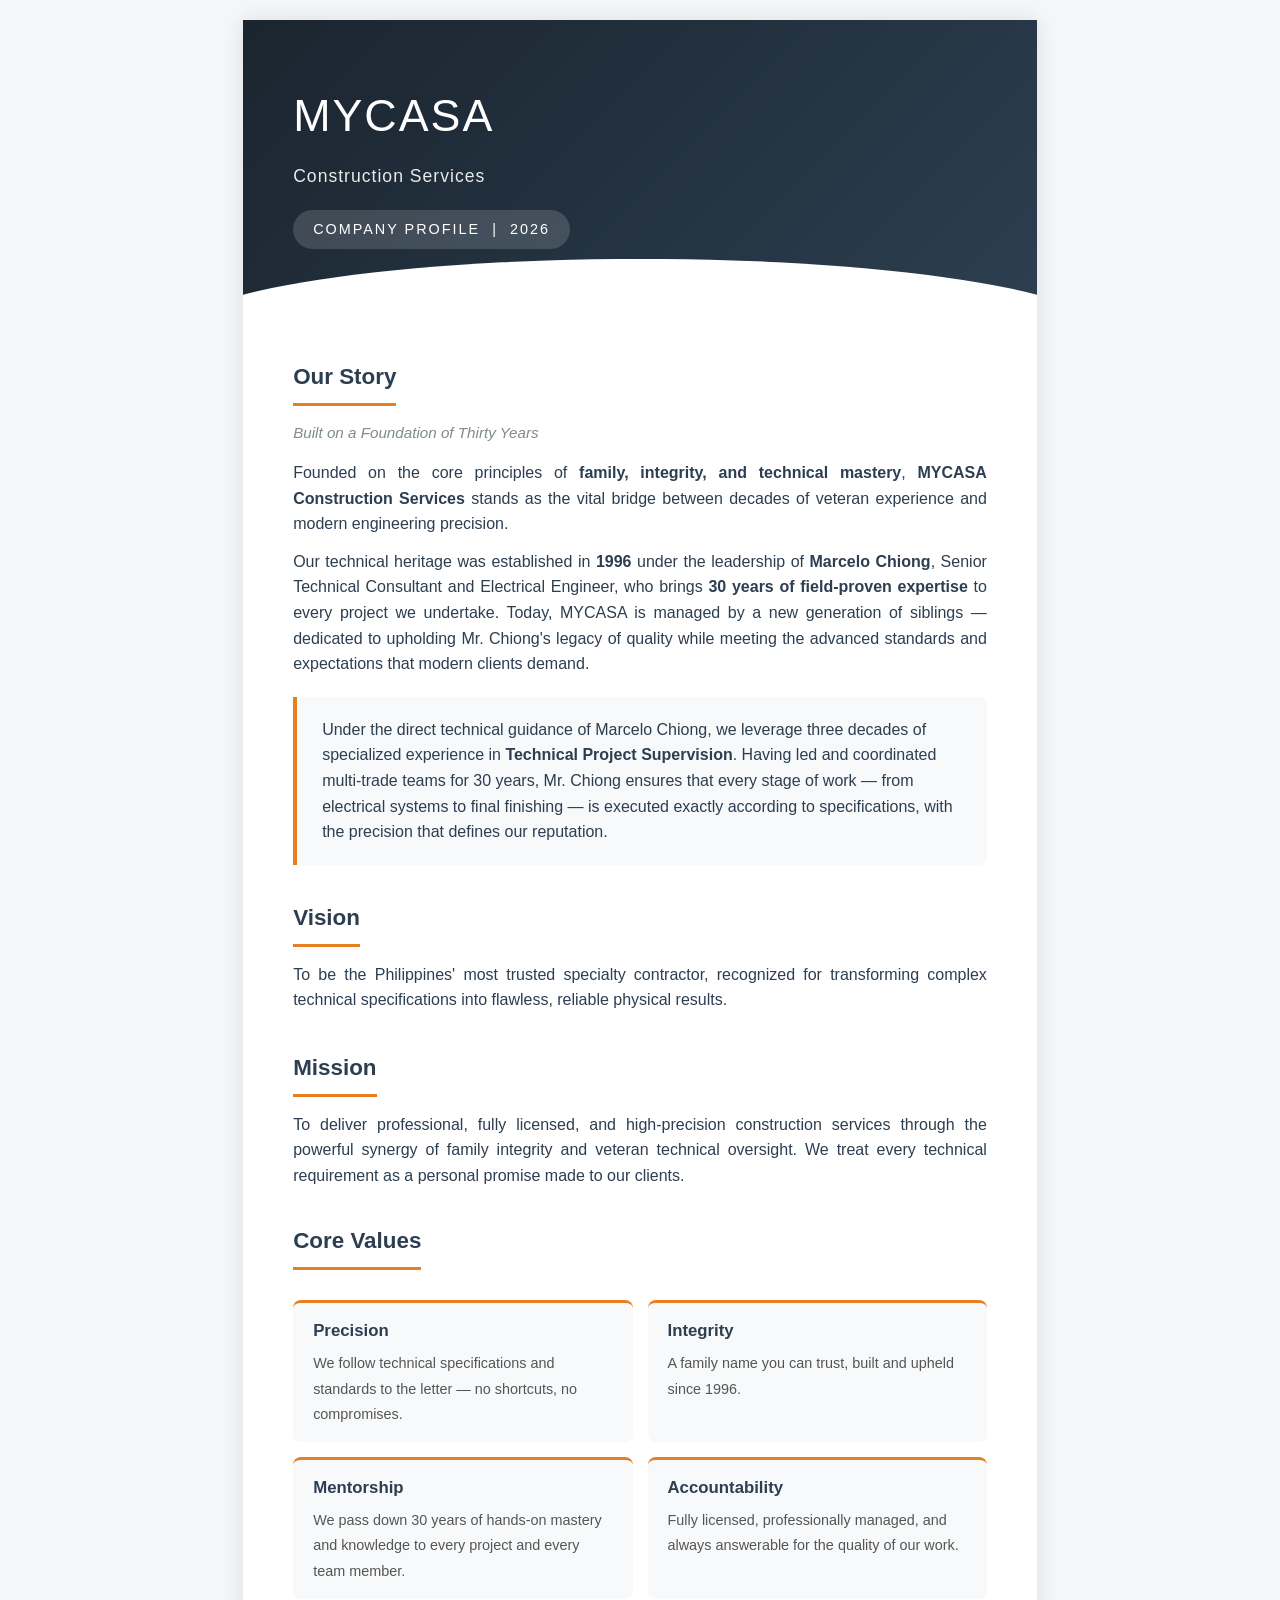
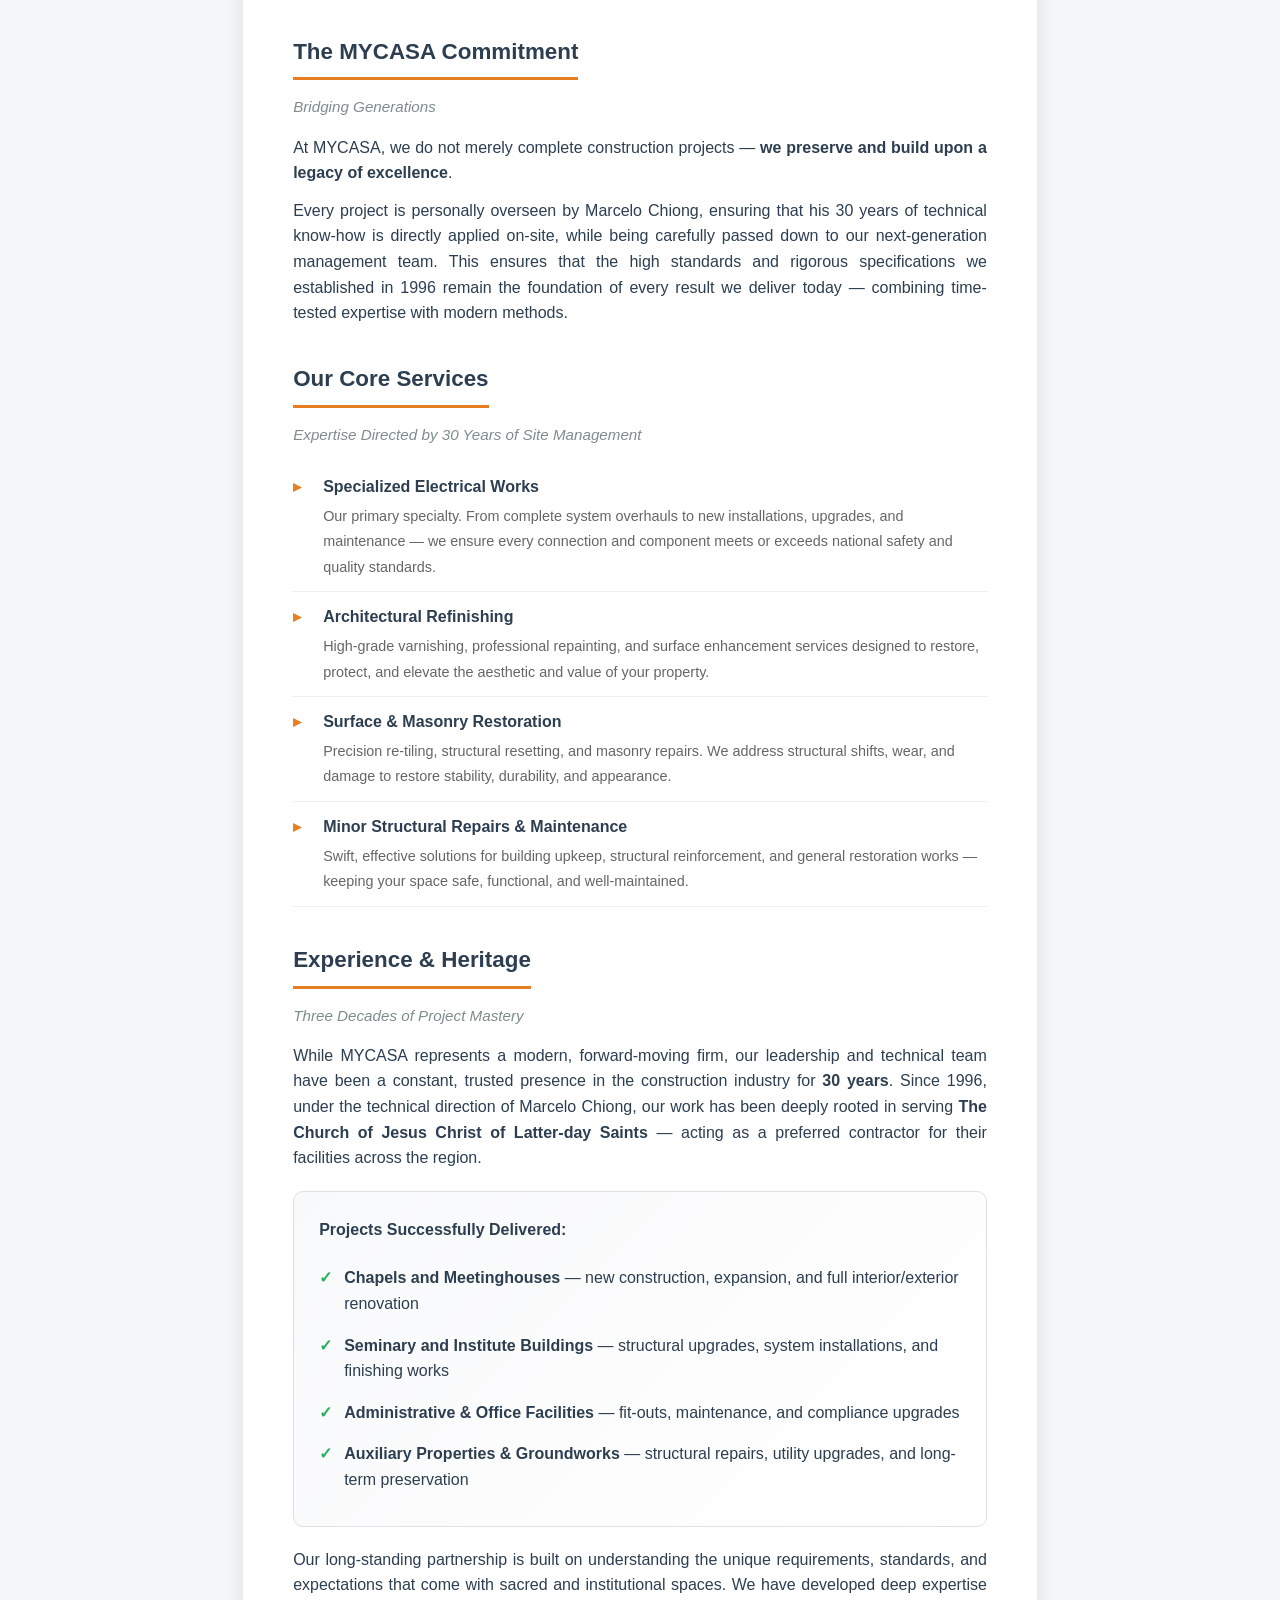
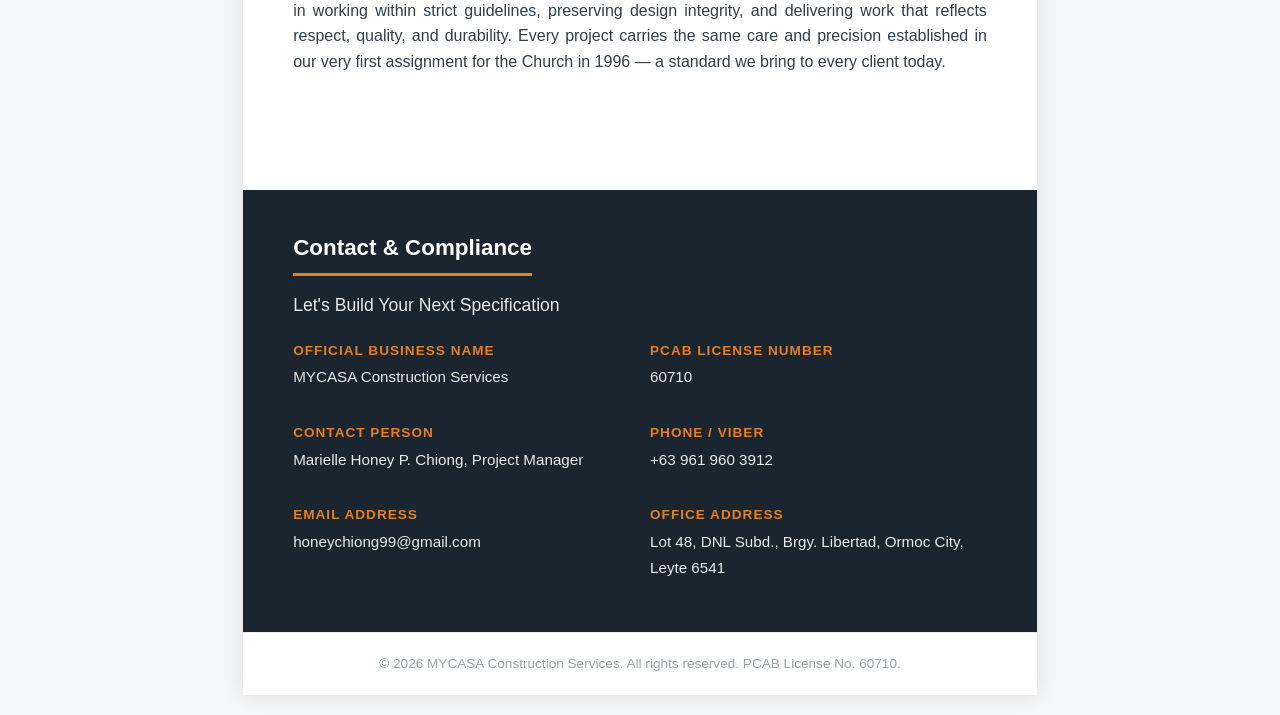
==== company-profile.html @ f6971e2f "Rename company-profile to company-profile.html" ====
<!DOCTYPE html>
<html lang="en">

<head>
    <meta charset="UTF-8">
    <meta name="viewport" content="width=device-width, initial-scale=1.0">
    <title>MYCASA Construction Services — Company Profile 2026</title>
    <style>
        @page {
            size: A4;
            margin: 0;
        }

        * {
            margin: 0;
            padding: 0;
            box-sizing: border-box;
        }

        body {
            font-family: 'Segoe UI', Tahoma, Geneva, Verdana, sans-serif;
            line-height: 1.6;
            color: #2c3e50;
            background: #f4f6f8;
        }

        .page {
            width: 210mm;
            min-height: 297mm;
            margin: 20px auto;
            background: white;
            box-shadow: 0 0 20px rgba(0, 0, 0, 0.1);
            padding: 0;
            position: relative;
            overflow: hidden;
        }

        .header {
            background: linear-gradient(135deg, #1a252f 0%, #2c3e50 100%);
            color: white;
            padding: 60px 50px 50px;
            position: relative;
        }

        .header::after {
            content: '';
            position: absolute;
            bottom: -40px;
            left: 0;
            width: 100%;
            height: 80px;
            background: white;
            clip-path: ellipse(60% 100% at 50% 100%);
        }

        .header h1 {
            font-size: 2.8em;
            font-weight: 300;
            letter-spacing: 2px;
            margin-bottom: 10px;
        }

        .header .subtitle {
            font-size: 1.1em;
            opacity: 0.9;
            font-weight: 300;
            letter-spacing: 1px;
        }

        .header .year-badge {
            display: inline-block;
            background: rgba(255, 255, 255, 0.15);
            padding: 8px 20px;
            border-radius: 20px;
            margin-top: 20px;
            font-size: 0.9em;
            letter-spacing: 2px;
        }

        .content {
            padding: 60px 50px 40px;
        }

        .section {
            margin-bottom: 35px;
        }

        .section-title {
            color: #2c3e50;
            font-size: 1.4em;
            font-weight: 600;
            margin-bottom: 15px;
            padding-bottom: 8px;
            border-bottom: 3px solid #e67e22;
            display: inline-block;
        }

        .section-subtitle {
            color: #7f8c8d;
            font-size: 0.95em;
            font-style: italic;
            margin-bottom: 15px;
        }

        p {
            margin-bottom: 12px;
            text-align: justify;
        }

        .highlight-box {
            background: #f8f9fa;
            border-left: 4px solid #e67e22;
            padding: 20px 25px;
            margin: 20px 0;
            border-radius: 0 8px 8px 0;
        }

        .values-grid {
            display: grid;
            grid-template-columns: 1fr 1fr;
            gap: 15px;
            margin-top: 15px;
        }

        .value-card {
            background: #f8f9fa;
            padding: 15px 20px;
            border-radius: 8px;
            border-top: 3px solid #e67e22;
        }

        .value-card strong {
            color: #2c3e50;
            display: block;
            margin-bottom: 5px;
            font-size: 1.05em;
        }

        .value-card span {
            color: #555;
            font-size: 0.9em;
        }

        .services-list {
            list-style: none;
            padding: 0;
        }

        .services-list li {
            padding: 12px 0 12px 30px;
            position: relative;
            border-bottom: 1px solid #eee;
        }

        .services-list li::before {
            content: '▸';
            position: absolute;
            left: 0;
            color: #e67e22;
            font-weight: bold;
        }

        .services-list li strong {
            color: #2c3e50;
            display: block;
            margin-bottom: 3px;
        }

        .services-list li span {
            color: #666;
            font-size: 0.9em;
        }

        .experience-box {
            background: linear-gradient(135deg, #f8f9fa 0%, #ffffff 100%);
            border: 1px solid #e0e0e0;
            border-radius: 10px;
            padding: 25px;
            margin: 20px 0;
        }

        .experience-box ul {
            list-style: none;
            padding-left: 0;
        }

        .experience-box li {
            padding: 8px 0 8px 25px;
            position: relative;
        }

        .experience-box li::before {
            content: '✓';
            position: absolute;
            left: 0;
            color: #27ae60;
            font-weight: bold;
        }

        .contact-section {
            background: #1a252f;
            color: white;
            padding: 40px 50px;
            margin-top: 40px;
        }

        .contact-section .section-title {
            color: white;
            border-bottom-color: #e67e22;
        }

        .contact-grid {
            display: grid;
            grid-template-columns: 1fr 1fr;
            gap: 20px;
            margin-top: 20px;
        }

        .contact-item {
            margin-bottom: 12px;
        }

        .contact-item strong {
            color: #e67e22;
            display: block;
            font-size: 0.85em;
            text-transform: uppercase;
            letter-spacing: 1px;
            margin-bottom: 3px;
        }

        .contact-item span {
            font-size: 0.95em;
            opacity: 0.9;
        }

        .footer-note {
            text-align: center;
            padding: 20px;
            color: #95a5a6;
            font-size: 0.85em;
            border-top: 1px solid #eee;
        }

        @media print {
            body {
                background: white;
            }

            .page {
                margin: 0;
                box-shadow: none;
            }
        }
    </style>
    <base target="_blank">
</head>

<body>
    <div class="page">
        <!-- Header -->
        <div class="header">
            <h1>MYCASA</h1>
            <div class="subtitle">Construction Services</div>
            <div class="year-badge">COMPANY PROFILE &nbsp;|&nbsp; 2026</div>
        </div>

        <!-- Main Content -->
        <div class="content">

            <!-- Our Story -->
            <div class="section">
                <div class="section-title">Our Story</div>
                <div class="section-subtitle">Built on a Foundation of Thirty Years</div>
                <p>
                    Founded on the core principles of <strong>family, integrity, and technical mastery</strong>,
                    <strong>MYCASA Construction Services</strong> stands as the vital bridge between decades of
                    veteran experience and modern engineering precision.
                </p>
                <p>
                    Our technical heritage was established in <strong>1996</strong> under the leadership of
                    <strong>Marcelo Chiong</strong>, Senior Technical Consultant and Electrical Engineer, who brings
                    <strong>30 years of field-proven expertise</strong> to every project we undertake. Today, MYCASA
                    is managed by a new generation of siblings — dedicated to upholding Mr. Chiong's legacy of quality
                    while meeting the advanced standards and expectations that modern clients demand.
                </p>
                <div class="highlight-box">
                    Under the direct technical guidance of Marcelo Chiong, we leverage three decades of specialized
                    experience in <strong>Technical Project Supervision</strong>. Having led and coordinated multi-trade
                    teams for 30 years, Mr. Chiong ensures that every stage of work — from electrical systems to final
                    finishing — is executed exactly according to specifications, with the precision that defines our
                    reputation.
                </div>
            </div>

            <!-- Vision & Mission -->
            <div class="section">
                <div class="section-title">Vision</div>
                <p>
                    To be the Philippines' most trusted specialty contractor, recognized for transforming complex
                    technical specifications into flawless, reliable physical results.
                </p>

                <div class="section-title" style="margin-top: 25px;">Mission</div>
                <p>
                    To deliver professional, fully licensed, and high-precision construction services through the
                    powerful synergy of family integrity and veteran technical oversight. We treat every technical
                    requirement as a personal promise made to our clients.
                </p>
            </div>

            <!-- Core Values -->
            <div class="section">
                <div class="section-title">Core Values</div>
                <div class="values-grid">
                    <div class="value-card">
                        <strong>Precision</strong>
                        <span>We follow technical specifications and standards to the letter — no shortcuts, no
                            compromises.</span>
                    </div>
                    <div class="value-card">
                        <strong>Integrity</strong>
                        <span>A family name you can trust, built and upheld since 1996.</span>
                    </div>
                    <div class="value-card">
                        <strong>Mentorship</strong>
                        <span>We pass down 30 years of hands-on mastery and knowledge to every project and every team
                            member.</span>
                    </div>
                    <div class="value-card">
                        <strong>Accountability</strong>
                        <span>Fully licensed, professionally managed, and always answerable for the quality of our
                            work.</span>
                    </div>
                </div>
            </div>

            <!-- Commitment -->
            <div class="section">
                <div class="section-title">The MYCASA Commitment</div>
                <div class="section-subtitle">Bridging Generations</div>
                <p>
                    At MYCASA, we do not merely complete construction projects — <strong>we preserve and build upon a
                        legacy of excellence</strong>.
                </p>
                <p>
                    Every project is personally overseen by Marcelo Chiong, ensuring that his 30 years of technical
                    know-how is directly applied on-site, while being carefully passed down to our next-generation
                    management team. This ensures that the high standards and rigorous specifications we established
                    in 1996 remain the foundation of every result we deliver today — combining time-tested expertise
                    with modern methods.
                </p>
            </div>

            <!-- Core Services -->
            <div class="section">
                <div class="section-title">Our Core Services</div>
                <div class="section-subtitle">Expertise Directed by 30 Years of Site Management</div>
                <ul class="services-list">
                    <li>
                        <strong>Specialized Electrical Works</strong>
                        <span>Our primary specialty. From complete system overhauls to new installations, upgrades, and
                            maintenance — we ensure every connection and component meets or exceeds national safety and
                            quality standards.</span>
                    </li>
                    <li>
                        <strong>Architectural Refinishing</strong>
                        <span>High-grade varnishing, professional repainting, and surface enhancement services designed
                            to restore, protect, and elevate the aesthetic and value of your property.</span>
                    </li>
                    <li>
                        <strong>Surface & Masonry Restoration</strong>
                        <span>Precision re-tiling, structural resetting, and masonry repairs. We address structural
                            shifts, wear, and damage to restore stability, durability, and appearance.</span>
                    </li>
                    <li>
                        <strong>Minor Structural Repairs & Maintenance</strong>
                        <span>Swift, effective solutions for building upkeep, structural reinforcement, and general
                            restoration works — keeping your space safe, functional, and well-maintained.</span>
                    </li>
                </ul>
            </div>

            <!-- Experience & Heritage -->
            <div class="section">
                <div class="section-title">Experience & Heritage</div>
                <div class="section-subtitle">Three Decades of Project Mastery</div>
                <p>
                    While MYCASA represents a modern, forward-moving firm, our leadership and technical team have been
                    a constant, trusted presence in the construction industry for <strong>30 years</strong>. Since 1996,
                    under the technical direction of Marcelo Chiong, our work has been deeply rooted in serving
                    <strong>The Church of Jesus Christ of Latter-day Saints</strong> — acting as a preferred contractor
                    for their facilities across the region.
                </p>
                <div class="experience-box">
                    <p style="margin-bottom: 15px; text-align: left;"><strong>Projects Successfully Delivered:</strong>
                    </p>
                    <ul>
                        <li><strong>Chapels and Meetinghouses</strong> — new construction, expansion, and full
                            interior/exterior renovation</li>
                        <li><strong>Seminary and Institute Buildings</strong> — structural upgrades, system
                            installations, and finishing works</li>
                        <li><strong>Administrative & Office Facilities</strong> — fit-outs, maintenance, and compliance
                            upgrades</li>
                        <li><strong>Auxiliary Properties & Groundworks</strong> — structural repairs, utility upgrades,
                            and long-term preservation</li>
                    </ul>
                </div>
                <p>
                    Our long-standing partnership is built on understanding the unique requirements, standards, and
                    expectations that come with sacred and institutional spaces. We have developed deep expertise in
                    working within strict guidelines, preserving design integrity, and delivering work that reflects
                    respect, quality, and durability. Every project carries the same care and precision established in
                    our very first assignment for the Church in 1996 — a standard we bring to every client today.
                </p>
            </div>

        </div>

        <!-- Contact Section -->
        <div class="contact-section">
            <div class="section-title">Contact & Compliance</div>
            <div style="font-size: 1.1em; margin-bottom: 20px; opacity: 0.9;">Let's Build Your Next Specification</div>
            <div class="contact-grid">
                <div class="contact-item">
                    <strong>Official Business Name</strong>
                    <span>MYCASA Construction Services</span>
                </div>
                <div class="contact-item">
                    <strong>PCAB License Number</strong>
                    <span>60710</span>
                </div>
                <div class="contact-item">
                    <strong>Contact Person</strong>
                    <span>Marielle Honey P. Chiong, Project Manager</span>
                </div>
                <div class="contact-item">
                    <strong>Phone / Viber</strong>
                    <span>+63 961 960 3912</span>
                </div>
                <div class="contact-item">
                    <strong>Email Address</strong>
                    <span>honeychiong99@gmail.com</span>
                </div>
                <div class="contact-item">
                    <strong>Office Address</strong>
                    <span>Lot 48, DNL Subd., Brgy. Libertad, Ormoc City, Leyte 6541</span>
                </div>
            </div>
        </div>

        <div class="footer-note">
            © 2026 MYCASA Construction Services. All rights reserved. PCAB License No. 60710.
        </div>
    </div>
</body>

</html>
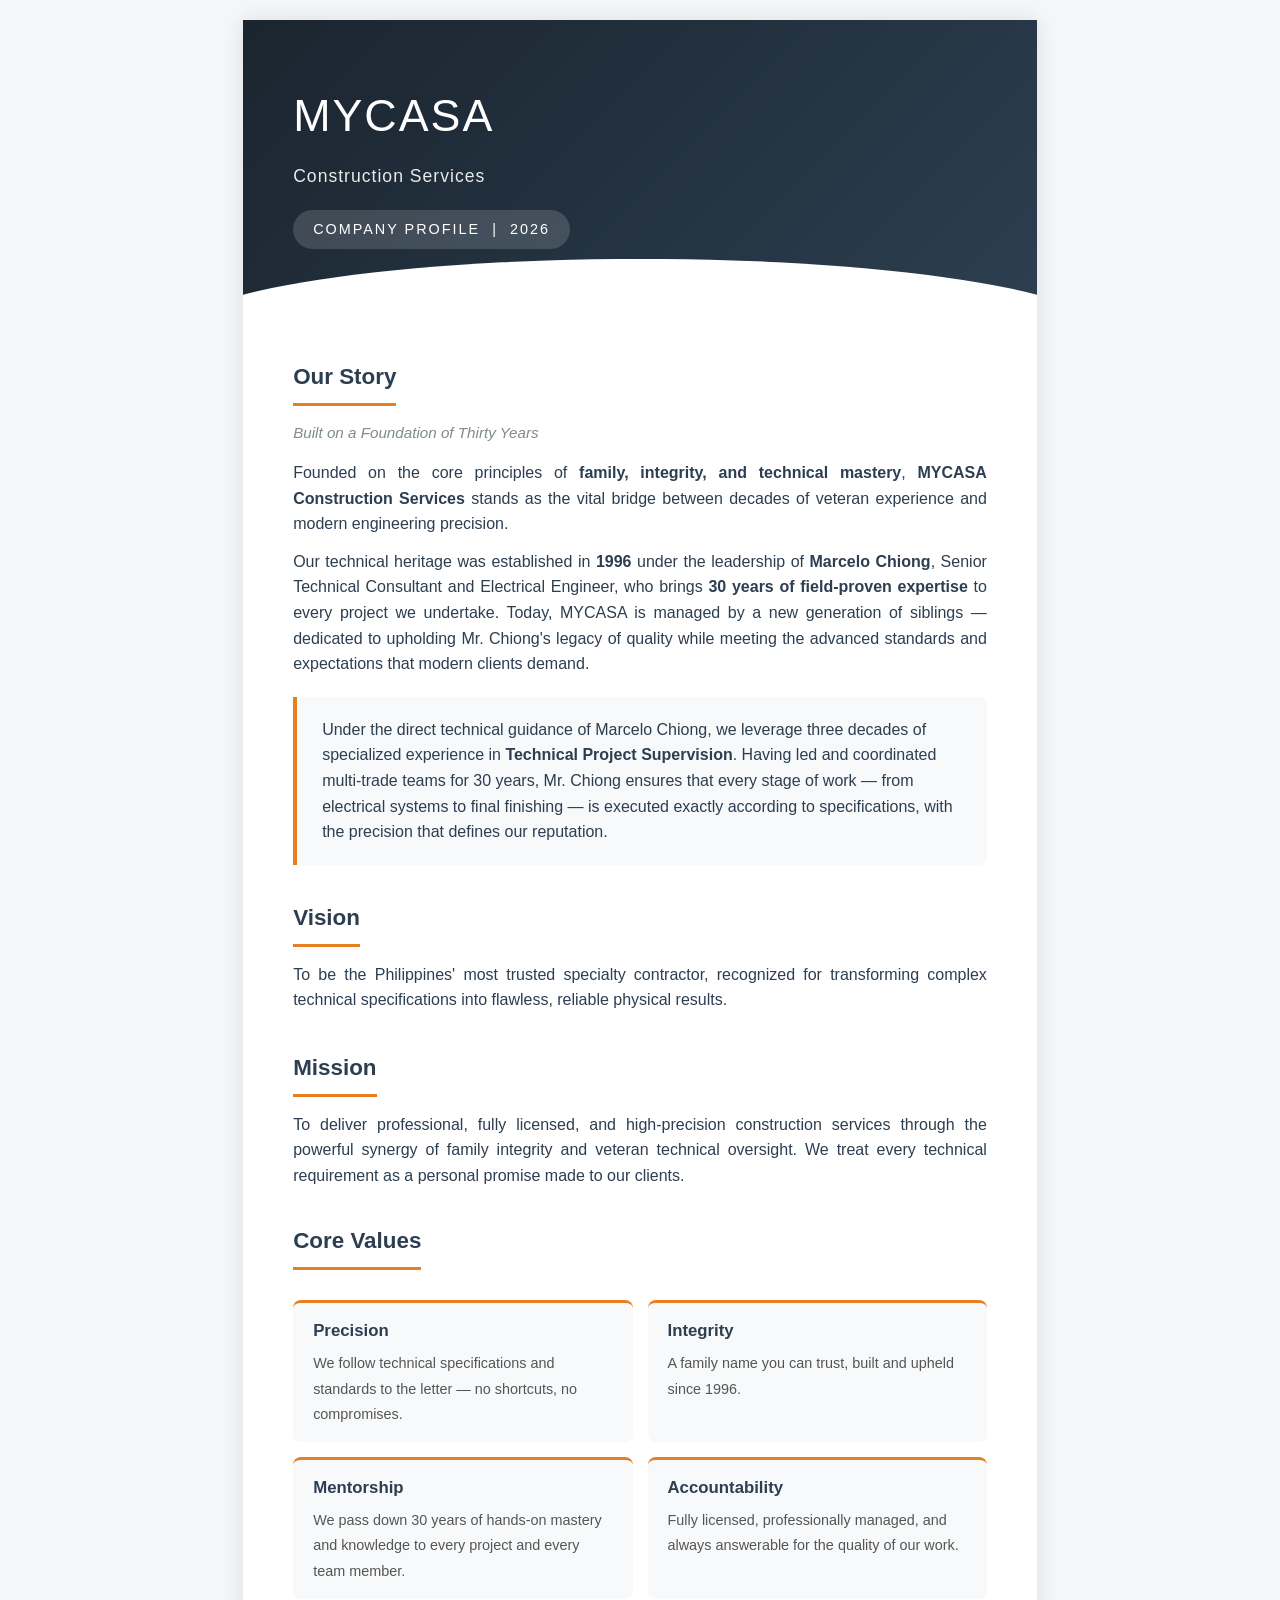
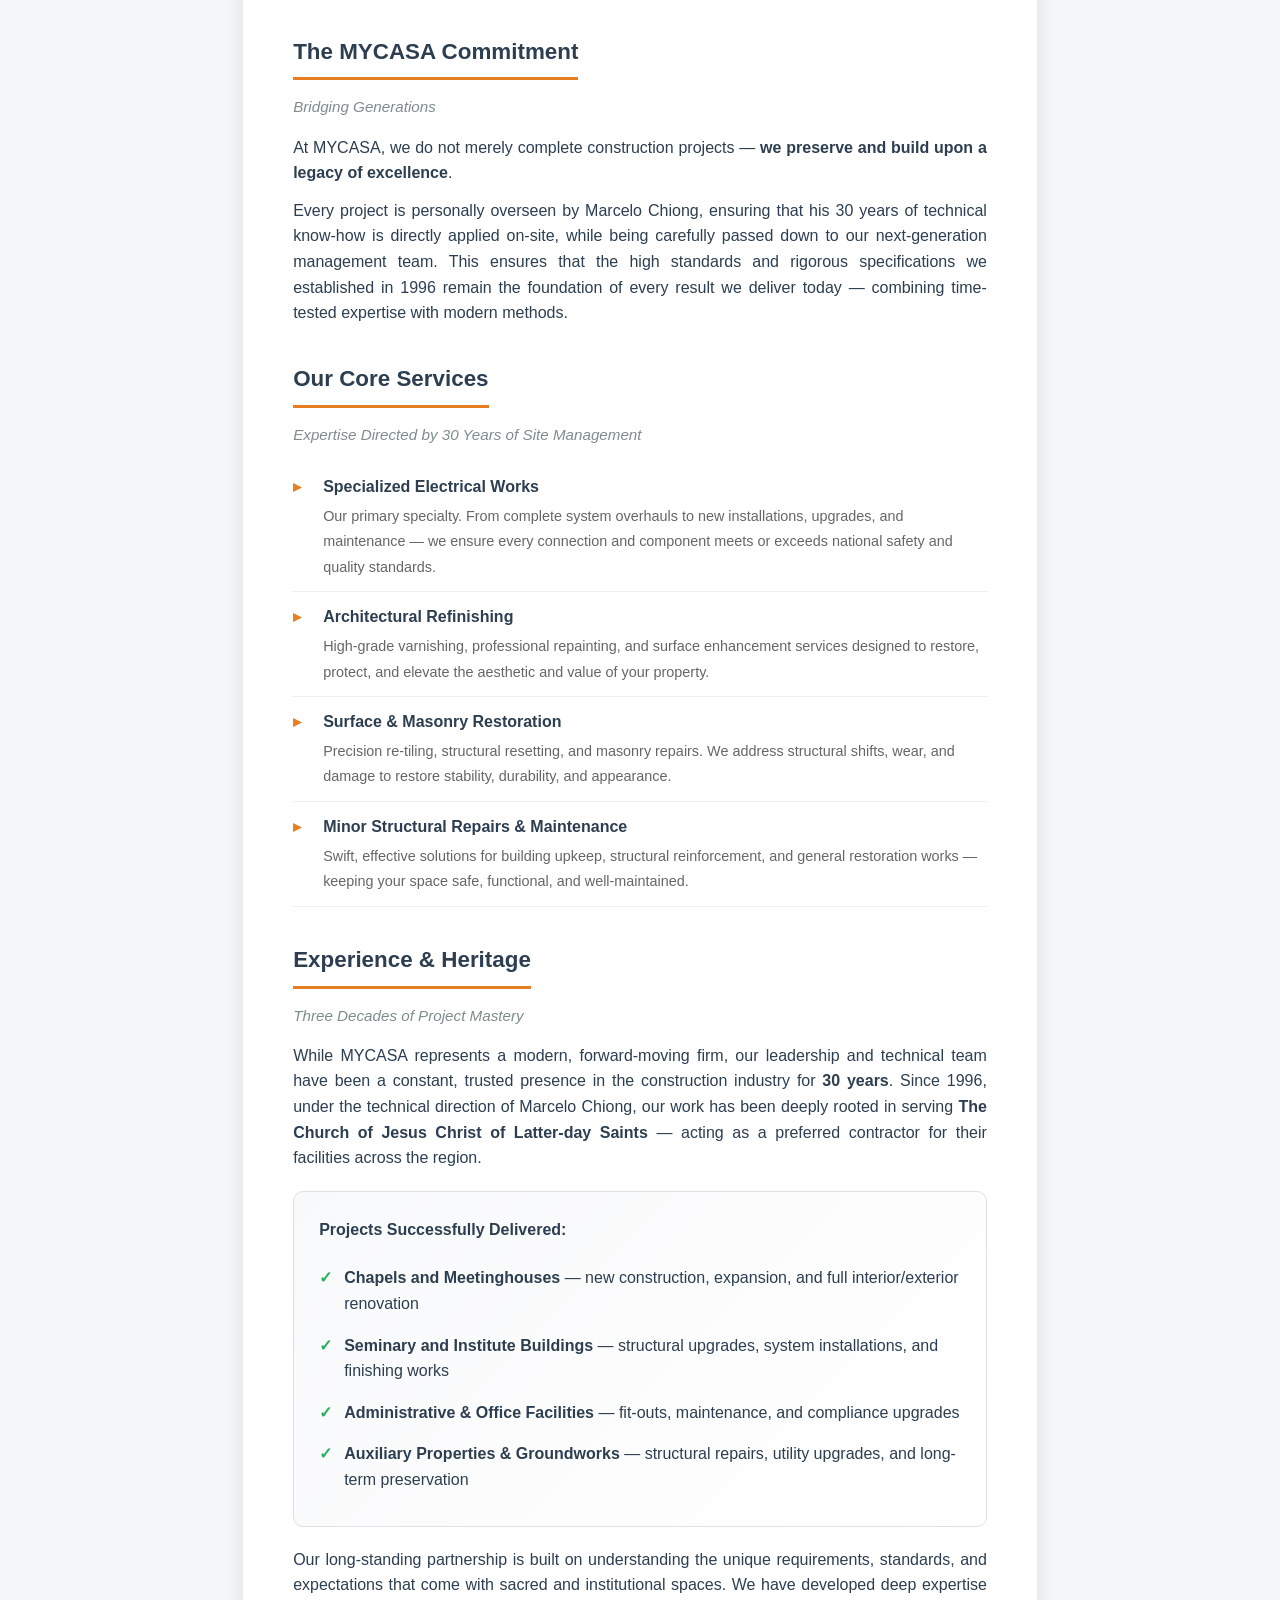
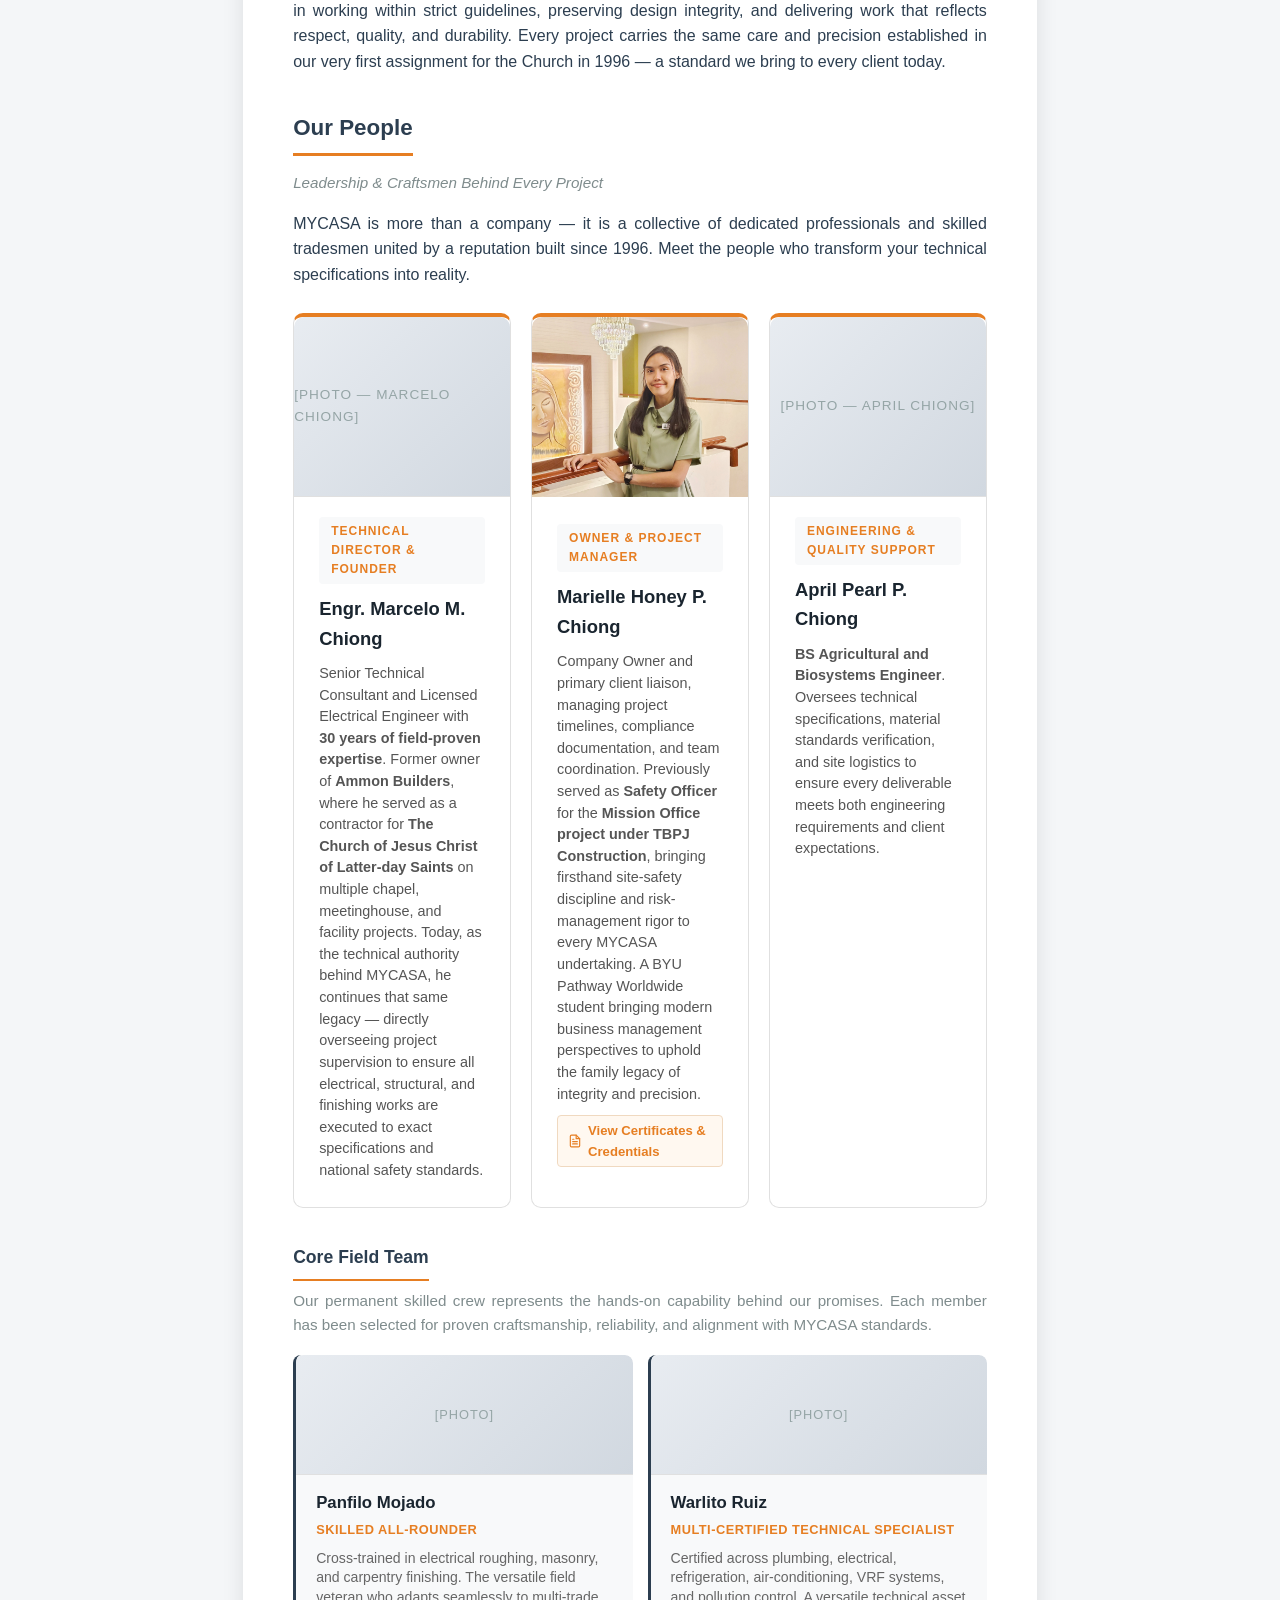
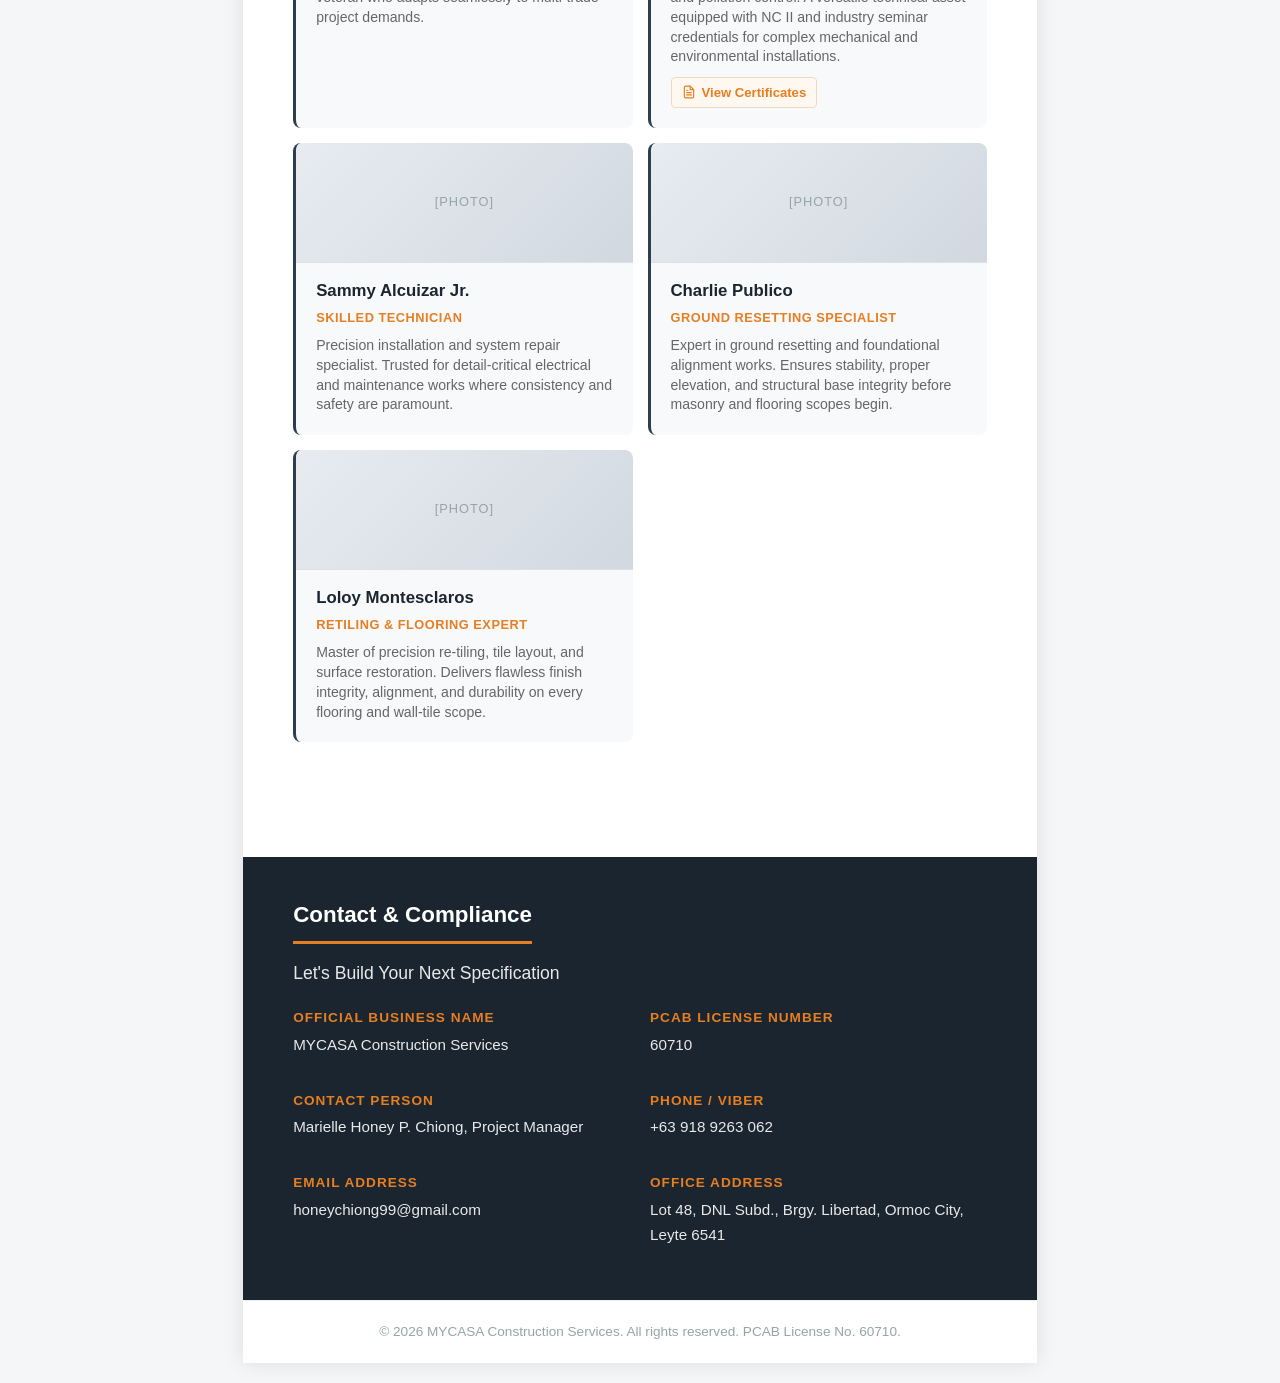
==== commit 88b606aa: "Add certificates page and update company profile with team details" ====
--- a/company-profile.html
+++ b/company-profile.html
@@ -252,7 +252,189 @@
                 box-shadow: none;
             }
         }
+
+        /* Our People Section Styles */
+        .people-grid {
+            display: grid;
+            grid-template-columns: repeat(3, 1fr);
+            gap: 20px;
+            margin-top: 20px;
+        }
+
+        .people-card {
+            background: #ffffff;
+            border: 1px solid #e0e0e0;
+            border-radius: 10px;
+            padding: 25px;
+            border-top: 4px solid #e67e22;
+            transition: transform 0.2s ease, box-shadow 0.2s ease;
+        }
+
+        .people-card:hover {
+            transform: translateY(-3px);
+            box-shadow: 0 8px 20px rgba(0, 0, 0, 0.08);
+        }
+
+        .people-card h3 {
+            color: #1a252f;
+            font-size: 1.15em;
+            margin-bottom: 10px;
+            font-weight: 600;
+        }
+
+        .people-role {
+            display: inline-block;
+            background: #f8f9fa;
+            color: #e67e22;
+            font-size: 0.75em;
+            font-weight: 700;
+            text-transform: uppercase;
+            letter-spacing: 1px;
+            padding: 5px 12px;
+            border-radius: 4px;
+            margin-bottom: 10px;
+        }
+
+        .people-card p {
+            font-size: 0.9em;
+            color: #555;
+            line-height: 1.5;
+            text-align: left;
+            margin-bottom: 0;
+        }
+
+        .workers-section {
+            margin-top: 35px;
+        }
+
+        .workers-grid {
+            display: grid;
+            grid-template-columns: repeat(2, 1fr);
+            gap: 15px;
+            margin-top: 15px;
+        }
+
+        .worker-item {
+            background: #f8f9fa;
+            padding: 20px;
+            border-radius: 8px;
+            border-left: 3px solid #2c3e50;
+        }
+
+        .worker-item strong {
+            display: block;
+            color: #1a252f;
+            font-size: 1.05em;
+            margin-bottom: 3px;
+        }
+
+        .worker-item .worker-trade {
+            display: block;
+            color: #e67e22;
+            font-size: 0.8em;
+            font-weight: 600;
+            text-transform: uppercase;
+            letter-spacing: 0.5px;
+            margin-bottom: 8px;
+        }
+
+        .worker-item p {
+            font-size: 0.88em;
+            color: #666;
+            margin-bottom: 0;
+            text-align: left;
+            line-height: 1.4;
+        }
+
+        @media (max-width: 768px) {
+
+            .people-grid,
+            .workers-grid {
+                grid-template-columns: 1fr;
+            }
+        }
+
+        /* People Image Placeholders */
+        .people-card {
+            position: relative;
+            padding-top: 0;
+            overflow: hidden;
+        }
+
+        .people-img-placeholder {
+            width: 100%;
+            height: 180px;
+            background: linear-gradient(135deg, #e8ecf1 0%, #d1d8e0 100%);
+            border-radius: 10px 10px 0 0;
+            display: flex;
+            align-items: center;
+            justify-content: center;
+            margin: 0 -25px 20px;
+            width: calc(100% + 50px);
+            color: #95a5a6;
+            font-size: 0.85em;
+            font-weight: 500;
+            text-transform: uppercase;
+            letter-spacing: 1px;
+            border-bottom: 1px solid #e0e0e0;
+        }
+
+        .people-card .people-role {
+            margin-top: 0;
+        }
+
+        .worker-item {
+            position: relative;
+            padding-top: 0;
+            overflow: hidden;
+        }
+
+        .worker-img-placeholder {
+            width: 100%;
+            height: 120px;
+            background: linear-gradient(135deg, #e8ecf1 0%, #d1d8e0 100%);
+            border-radius: 8px 8px 0 0;
+            display: flex;
+            align-items: center;
+            justify-content: center;
+            margin: 0 -20px 15px;
+            width: calc(100% + 40px);
+            color: #95a5a6;
+            font-size: 0.8em;
+            font-weight: 500;
+            text-transform: uppercase;
+            letter-spacing: 1px;
+            border-bottom: 1px solid #e0e0e0;
+        }
+
+        /* Certificate Links */
+        .cert-link {
+            display: inline-flex;
+            align-items: center;
+            gap: 6px;
+            color: #e67e22;
+            font-size: 0.82em;
+            font-weight: 600;
+            text-decoration: none;
+            margin-top: 10px;
+            padding: 4px 10px;
+            background: #fff8f0;
+            border: 1px solid #f0d9c0;
+            border-radius: 4px;
+            transition: background 0.2s ease;
+        }
+
+        .cert-link:hover {
+            background: #f0d9c0;
+        }
+
+        .cert-link svg {
+            width: 14px;
+            height: 14px;
+            flex-shrink: 0;
+        }
     </style>
+    <base target="_blank">
     <base target="_blank">
 </head>
 
@@ -415,6 +597,152 @@
                 </p>
             </div>
 
+            <!-- Our People -->
+            <div class="section">
+                <div class="section-title">Our People</div>
+                <div class="section-subtitle">Leadership & Craftsmen Behind Every Project</div>
+                <p style="margin-bottom: 25px;">
+                    MYCASA is more than a company — it is a collective of dedicated professionals and skilled tradesmen
+                    united by a reputation built since 1996. Meet the people who transform your technical specifications
+                    into
+                    reality.
+                </p>
+
+                <!-- Leadership Team -->
+                <div class="people-grid">
+                    <div class="people-card">
+                        <div class="people-img-placeholder">[Photo — Marcelo Chiong]</div>
+                        <!-- <img src="path/to/photo.jpg" alt="Name"
+                             style="width:100%; height:180px; object-fit:cover; border-radius:10px 10px 0 0; margin:0 -25px 20px; width:calc(100% + 50px);"> -->
+                        <div class="people-role">Technical Director & Founder</div>
+                        <h3>Engr. Marcelo M. Chiong</h3>
+                        <p>
+                            Senior Technical Consultant and Licensed Electrical Engineer with <strong>30 years of
+                                field-proven
+                                expertise</strong>.
+                            Former owner of <strong>Ammon Builders</strong>, where he served as a contractor for
+                            <strong>The Church
+                                of Jesus Christ of Latter-day Saints</strong>
+                            on multiple chapel, meetinghouse, and facility projects. Today, as the technical authority
+                            behind
+                            MYCASA, he continues that same legacy —
+                            directly overseeing project supervision to ensure all electrical, structural, and finishing
+                            works are
+                            executed to exact specifications and national safety standards.
+                        </p>
+                    </div>
+                    <div class="people-card">
+                        <img src="images/honey.png" alt="Name" style="width:100%; height:180px; object-fit:cover; border-radius:10px 10px 0 0; 
+                            margin:0 -25px 20px; width:calc(100% + 50px);">
+                        <!-- <div class="people-img-placeholder">[Photo — Marielle Chiong]</div> -->
+                        <div class="people-role">Owner & Project Manager</div>
+                        <h3>Marielle Honey P. Chiong</h3>
+                        <p>
+                            Company Owner and primary client liaison, managing project timelines, compliance
+                            documentation, and team coordination.
+                            Previously served as <strong>Safety Officer</strong> for the <strong>Mission Office project
+                                under TBPJ Construction</strong>,
+                            bringing firsthand site-safety discipline and risk-management rigor to every MYCASA
+                            undertaking.
+                            A BYU Pathway Worldwide student bringing modern business management perspectives to uphold
+                            the family legacy of integrity and precision.
+                        </p>
+                        <a href="certificates/certificates.html#marielle-chiong" target="_blank" class="cert-link"><svg
+                                xmlns="http://www.w3.org/2000/svg" viewBox="0 0 24 24" fill="none" stroke="currentColor"
+                                stroke-width="2" stroke-linecap="round" stroke-linejoin="round">
+                                <path d="M14 2H6a2 2 0 0 0-2 2v16a2 2 0 0 0 2 2h12a2 2 0 0 0 2-2V8z" />
+                                <polyline points="14 2 14 8 20 8" />
+                                <line x1="16" y1="13" x2="8" y2="13" />
+                                <line x1="16" y1="17" x2="8" y2="17" />
+                                <polyline points="10 9 9 9 8 9" />
+                            </svg>View Certificates & Credentials</a>
+                    </div>
+                    <div class="people-card">
+                        <div class="people-img-placeholder">[Photo — April Chiong]</div>
+                        <div class="people-role">Engineering & Quality Support</div>
+                        <h3>April Pearl P. Chiong</h3>
+                        <p>
+                            <strong>BS Agricultural and Biosystems Engineer</strong>. Oversees technical specifications,
+                            material
+                            standards verification,
+                            and site logistics to ensure every deliverable meets both engineering requirements and
+                            client
+                            expectations.
+                        </p>
+                    </div>
+                </div>
+
+                <!-- Skilled Field Team -->
+                <div class="workers-section">
+                    <div
+                        style="font-size: 1.1em; font-weight: 600; color: #2c3e50; margin-bottom: 8px; padding-bottom: 8px; border-bottom: 2px solid #e67e22; display: inline-block;">
+                        Core Field Team
+                    </div>
+                    <p style="font-size: 0.95em; color: #7f8c8d; margin-bottom: 18px;">
+                        Our permanent skilled crew represents the hands-on capability behind our promises. Each member
+                        has been
+                        selected for proven craftsmanship, reliability, and alignment with MYCASA standards.
+                    </p>
+                    <div class="workers-grid">
+                        <div class="worker-item">
+                            <div class="worker-img-placeholder">[Photo]</div>
+                            <strong>Panfilo Mojado</strong>
+                            <span class="worker-trade">Skilled All-Rounder</span>
+                            <p>Cross-trained in electrical roughing, masonry, and carpentry finishing. The versatile
+                                field veteran
+                                who adapts seamlessly to multi-trade project demands.</p>
+                        </div>
+                        <div class="worker-item">
+                            <div class="worker-img-placeholder">[Photo]</div>
+                            <strong>Warlito Ruiz</strong>
+                            <span class="worker-trade">Multi-Certified Technical Specialist</span>
+                            <p>Certified across plumbing, electrical, refrigeration, air-conditioning, VRF systems, and
+                                pollution control. A
+                                versatile technical asset equipped with NC II and industry seminar credentials for
+                                complex mechanical and
+                                environmental installations.</p>
+                            <a href="certificates/certificates.html#warlito-ruiz-certificates" target="_blank"
+                                class="cert-link"><svg xmlns="http://www.w3.org/2000/svg" viewBox="0 0 24 24"
+                                    fill="none" stroke="currentColor" stroke-width="2" stroke-linecap="round"
+                                    stroke-linejoin="round">
+                                    <path d="M14 2H6a2 2 0 0 0-2 2v16a2 2 0 0 0 2 2h12a2 2 0 0 0 2-2V8z" />
+                                    <polyline points="14 2 14 8 20 8" />
+                                    <line x1="16" y1="13" x2="8" y2="13" />
+                                    <line x1="16" y1="17" x2="8" y2="17" />
+                                    <polyline points="10 9 9 9 8 9" />
+                                </svg>View Certificates</a>
+                        </div>
+                        <div class="worker-item">
+                            <div class="worker-img-placeholder">[Photo]</div>
+                            <strong>Sammy Alcuizar Jr.</strong>
+                            <span class="worker-trade">Skilled Technician</span>
+                            <p>Precision installation and system repair specialist. Trusted for detail-critical
+                                electrical and
+                                maintenance works where consistency and safety are paramount.</p>
+                        </div>
+                        <div class="worker-item">
+                            <div class="worker-img-placeholder">[Photo]</div>
+                            <strong>Charlie Publico</strong>
+                            <span class="worker-trade">Ground Resetting Specialist</span>
+                            <p>Expert in ground resetting and foundational alignment works. Ensures stability, proper
+                                elevation, and
+                                structural base integrity before masonry and flooring scopes begin.</p>
+                        </div>
+                        <div class="worker-item">
+                            <div class="worker-img-placeholder">[Photo]</div>
+                            <strong>Loloy Montesclaros</strong>
+                            <span class="worker-trade">Retiling & Flooring Expert</span>
+                            <p>Master of precision re-tiling, tile layout, and surface restoration. Delivers flawless
+                                finish
+                                integrity, alignment, and durability on every flooring and wall-tile scope.</p>
+                        </div>
+
+                    </div>
+                </div>
+
+            </div>
+
+
         </div>
 
         <!-- Contact Section -->
@@ -436,7 +764,7 @@
                 </div>
                 <div class="contact-item">
                     <strong>Phone / Viber</strong>
-                    <span>+63 961 960 3912</span>
+                    <span>+63 918 9263 062</span>
                 </div>
                 <div class="contact-item">
                     <strong>Email Address</strong>
@@ -455,4 +783,4 @@
     </div>
 </body>
 
-</html>
+</html>
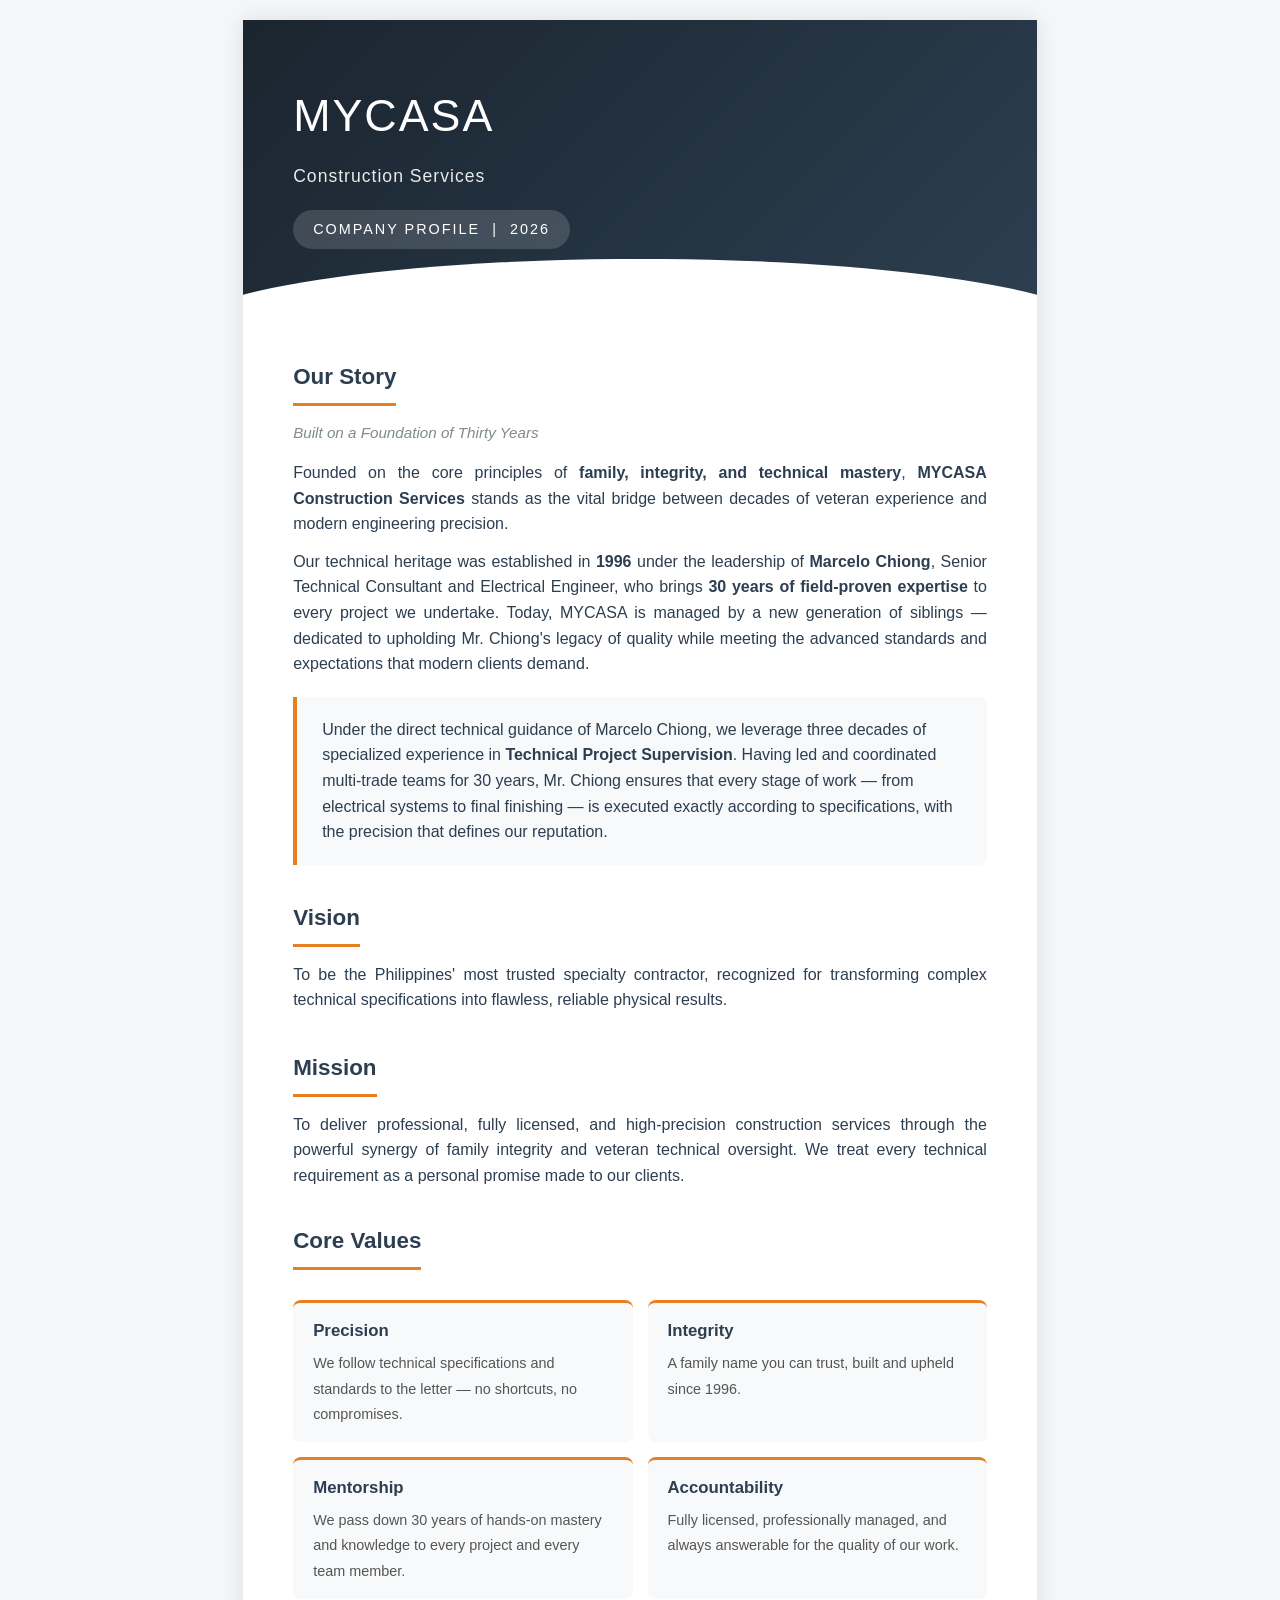
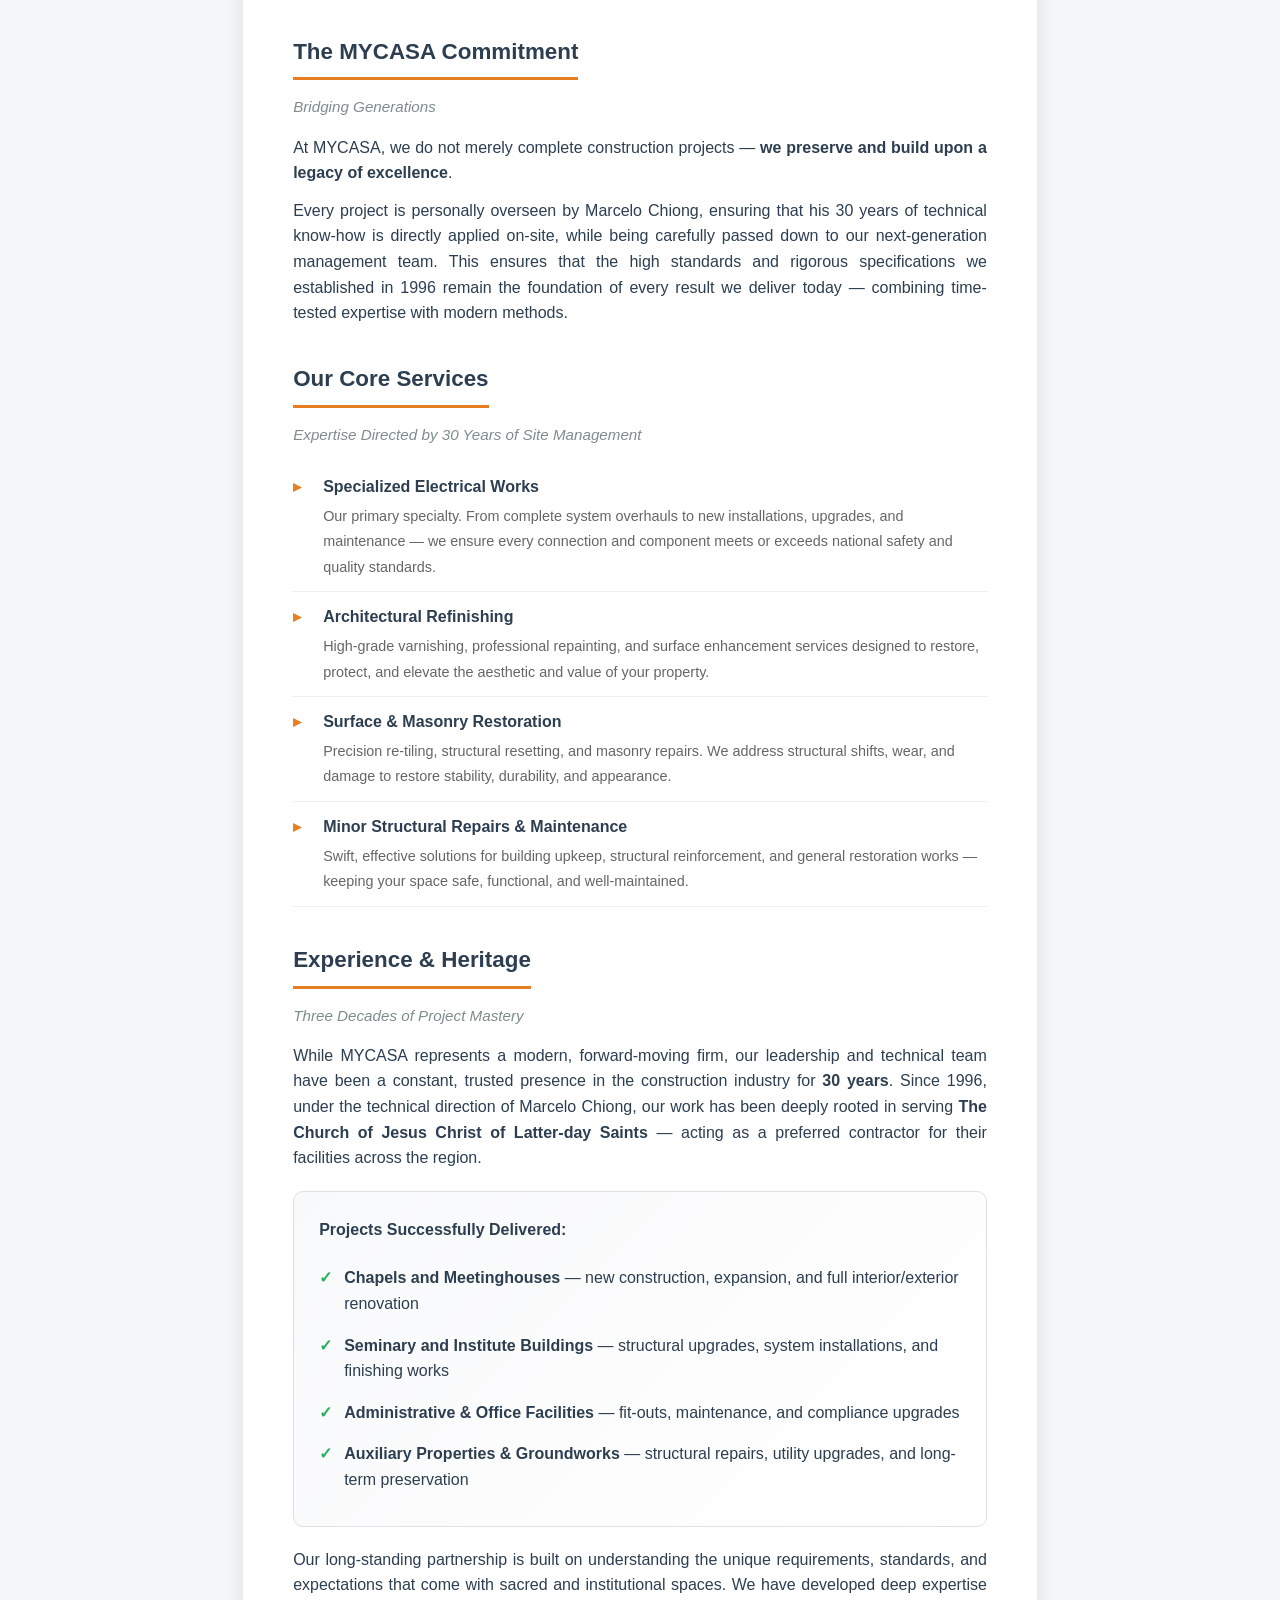
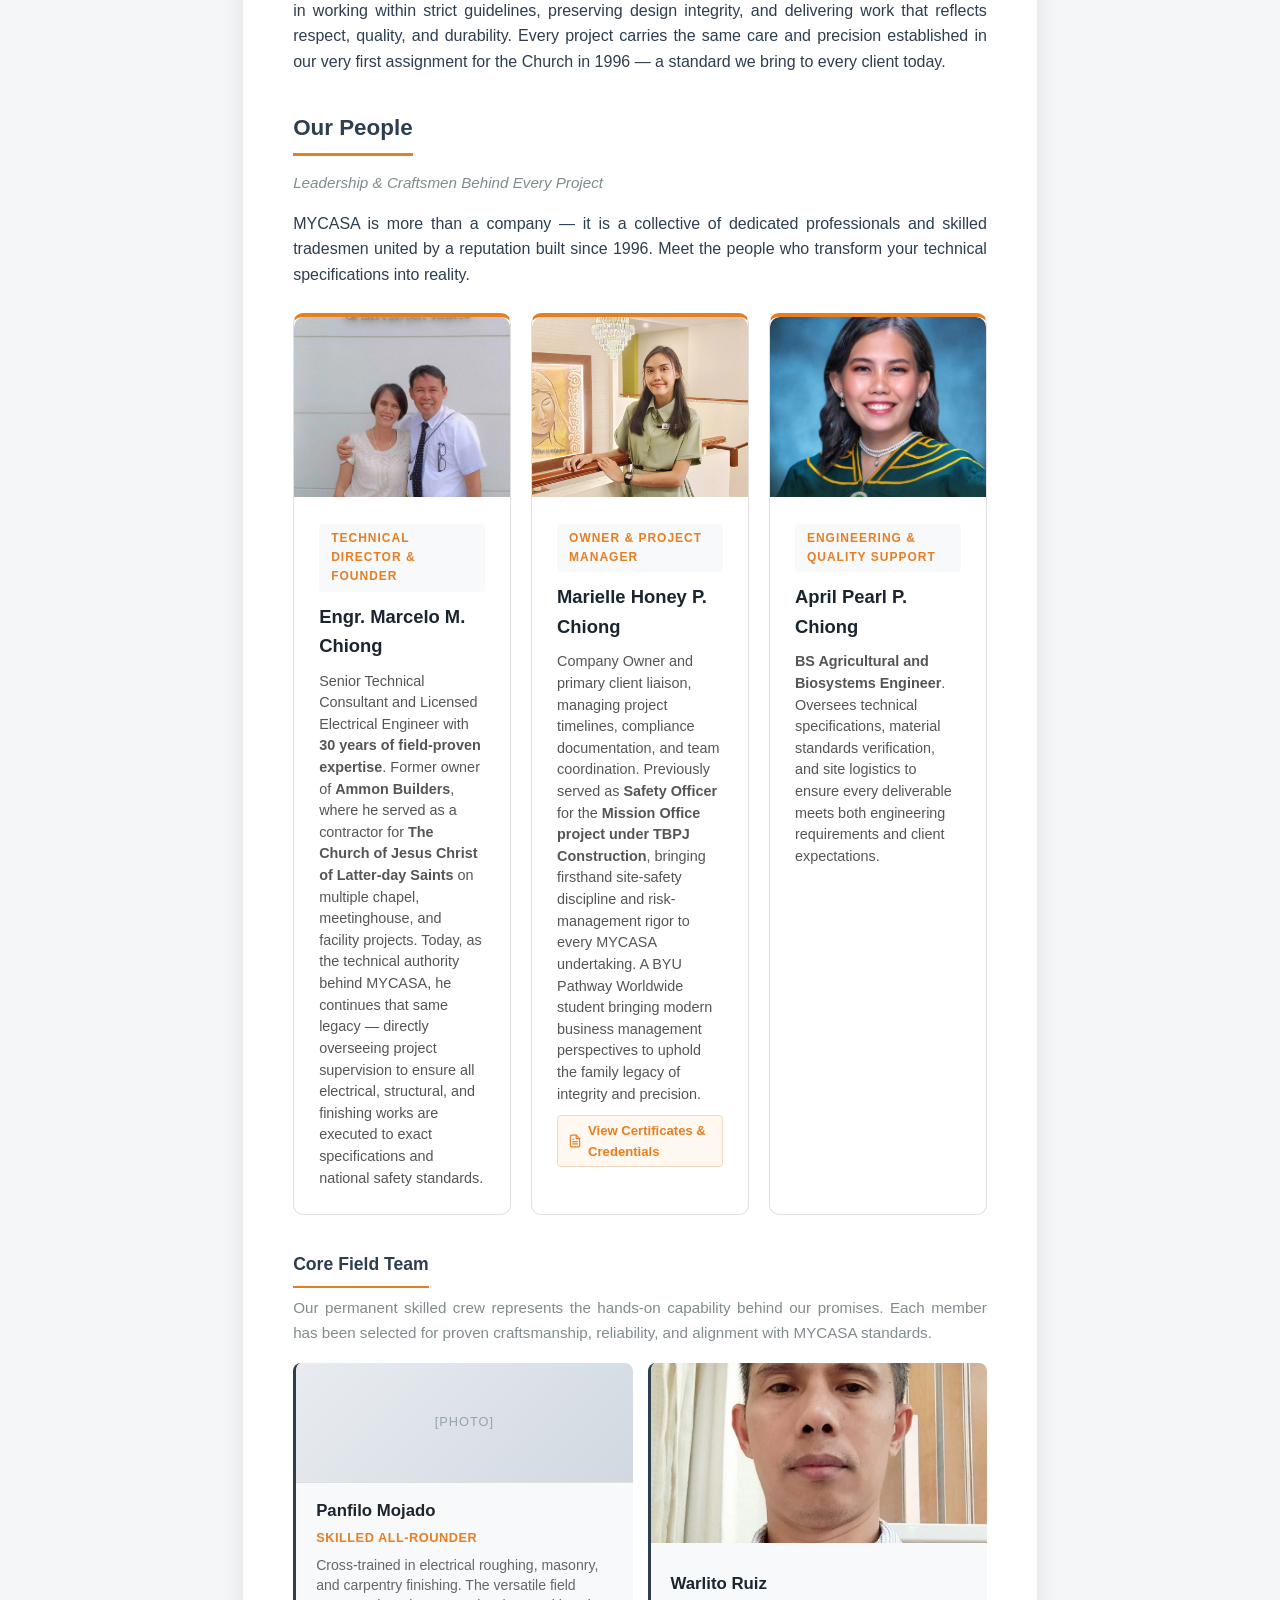
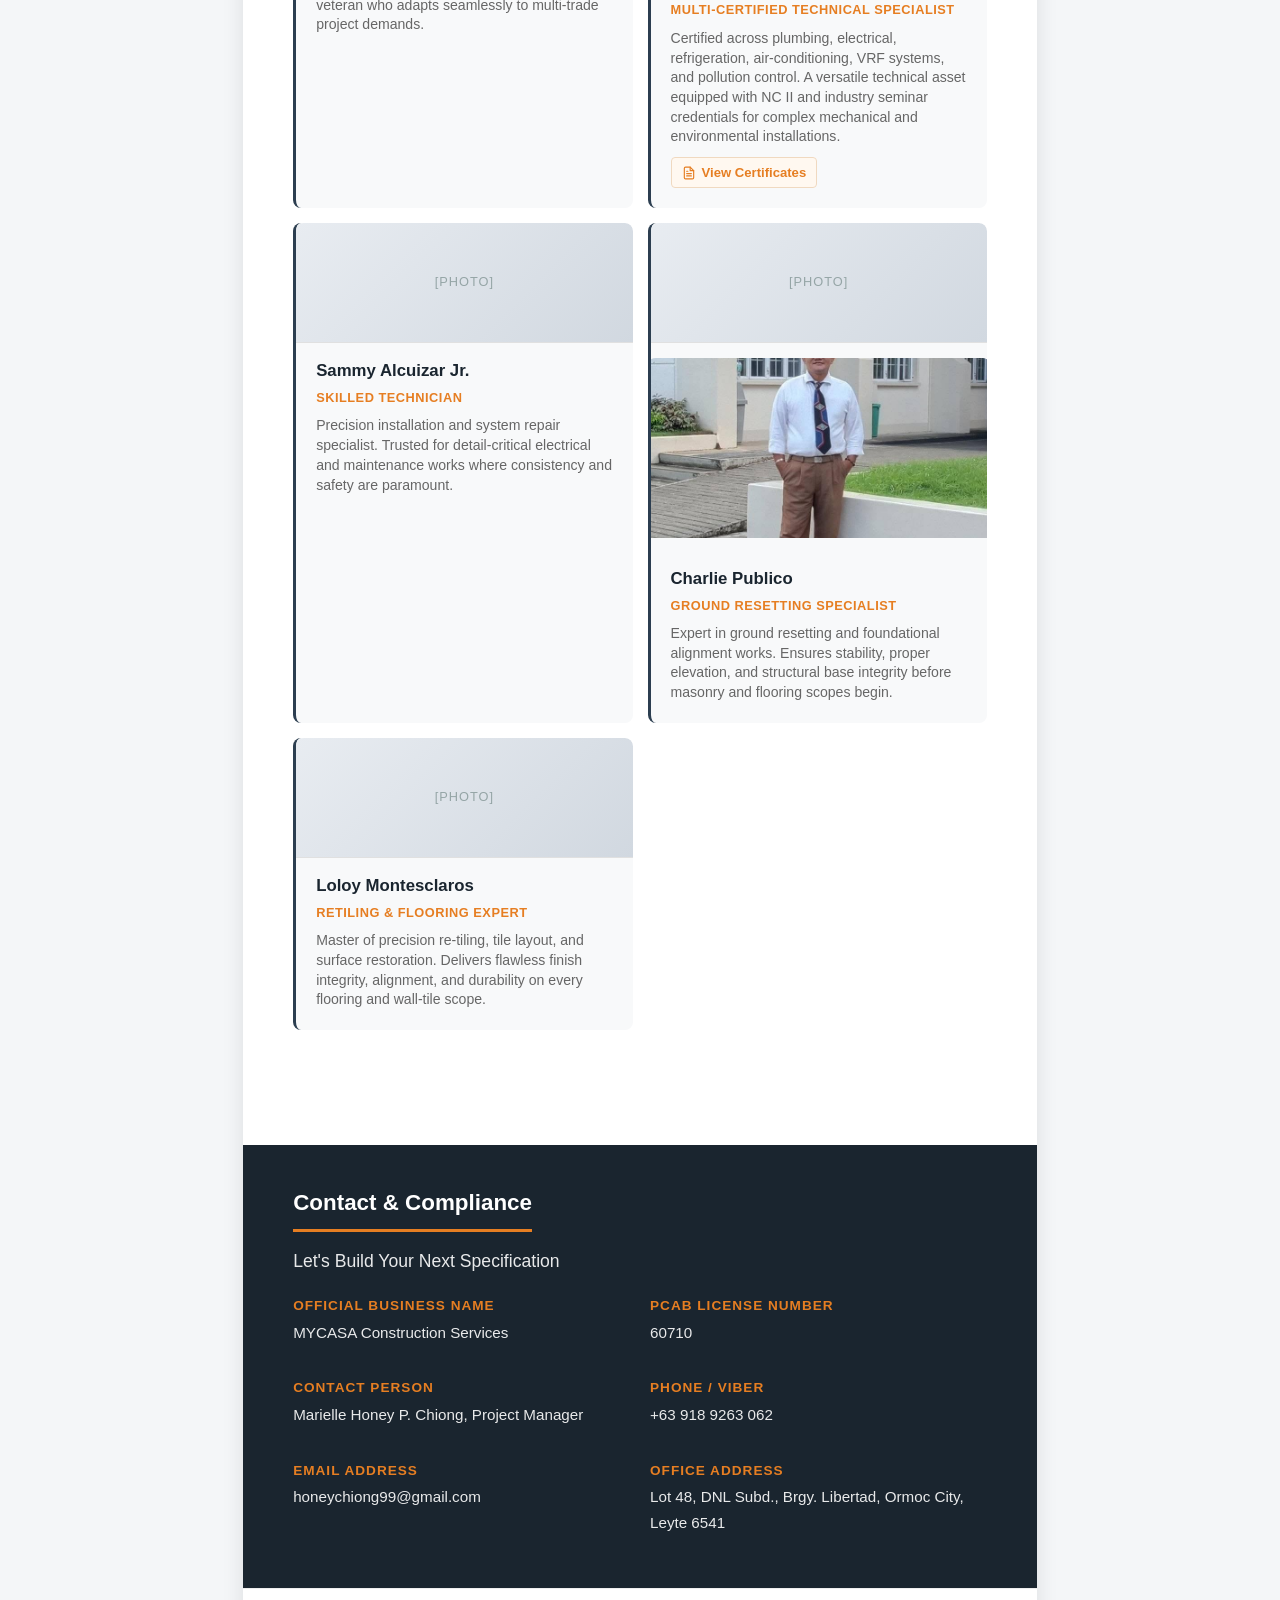
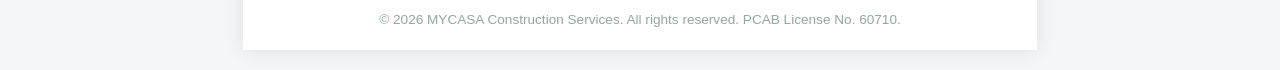
==== commit 982c5b41: "Refactor code structure for improved readability and maintainability" ====
--- a/company-profile.html
+++ b/company-profile.html
@@ -611,9 +611,8 @@
                 <!-- Leadership Team -->
                 <div class="people-grid">
                     <div class="people-card">
-                        <div class="people-img-placeholder">[Photo — Marcelo Chiong]</div>
-                        <!-- <img src="path/to/photo.jpg" alt="Name"
-                             style="width:100%; height:180px; object-fit:cover; border-radius:10px 10px 0 0; margin:0 -25px 20px; width:calc(100% + 50px);"> -->
+                        <img src="images/marcelo_img.jpg" alt="Name" style="width:100%; height:180px; object-fit:cover; border-radius:10px 10px 0 0; 
+                                                    margin:0 -25px 20px; width:calc(100% + 50px);">
                         <div class="people-role">Technical Director & Founder</div>
                         <h3>Engr. Marcelo M. Chiong</h3>
                         <p>
@@ -634,7 +633,6 @@
                     <div class="people-card">
                         <img src="images/honey.png" alt="Name" style="width:100%; height:180px; object-fit:cover; border-radius:10px 10px 0 0; 
                             margin:0 -25px 20px; width:calc(100% + 50px);">
-                        <!-- <div class="people-img-placeholder">[Photo — Marielle Chiong]</div> -->
                         <div class="people-role">Owner & Project Manager</div>
                         <h3>Marielle Honey P. Chiong</h3>
                         <p>
@@ -658,7 +656,8 @@
                             </svg>View Certificates & Credentials</a>
                     </div>
                     <div class="people-card">
-                        <div class="people-img-placeholder">[Photo — April Chiong]</div>
+                        <img src="images/april_img.jpg" alt="Name" style="width:100%; height:180px; object-fit:cover; border-radius:10px 10px 0 0; 
+                            margin:0 -25px 20px; width:calc(100% + 50px);">
                         <div class="people-role">Engineering & Quality Support</div>
                         <h3>April Pearl P. Chiong</h3>
                         <p>
@@ -693,7 +692,8 @@
                                 who adapts seamlessly to multi-trade project demands.</p>
                         </div>
                         <div class="worker-item">
-                            <div class="worker-img-placeholder">[Photo]</div>
+                            <img src="images/war_img.jpg" alt="Name" style="width:100%; height:180px; object-fit:cover; border-radius:10px 10px 0 0; 
+                                margin:0 -25px 20px; width:calc(100% + 50px);">
                             <strong>Warlito Ruiz</strong>
                             <span class="worker-trade">Multi-Certified Technical Specialist</span>
                             <p>Certified across plumbing, electrical, refrigeration, air-conditioning, VRF systems, and
@@ -722,6 +722,8 @@
                         </div>
                         <div class="worker-item">
                             <div class="worker-img-placeholder">[Photo]</div>
+                            <img src="images/charlie_img.jpg" alt="Name" style="width:100%; height:180px; object-fit:cover; border-radius:10px 10px 0 0; 
+                            margin:0 -25px 20px; width:calc(100% + 50px);">
                             <strong>Charlie Publico</strong>
                             <span class="worker-trade">Ground Resetting Specialist</span>
                             <p>Expert in ground resetting and foundational alignment works. Ensures stability, proper
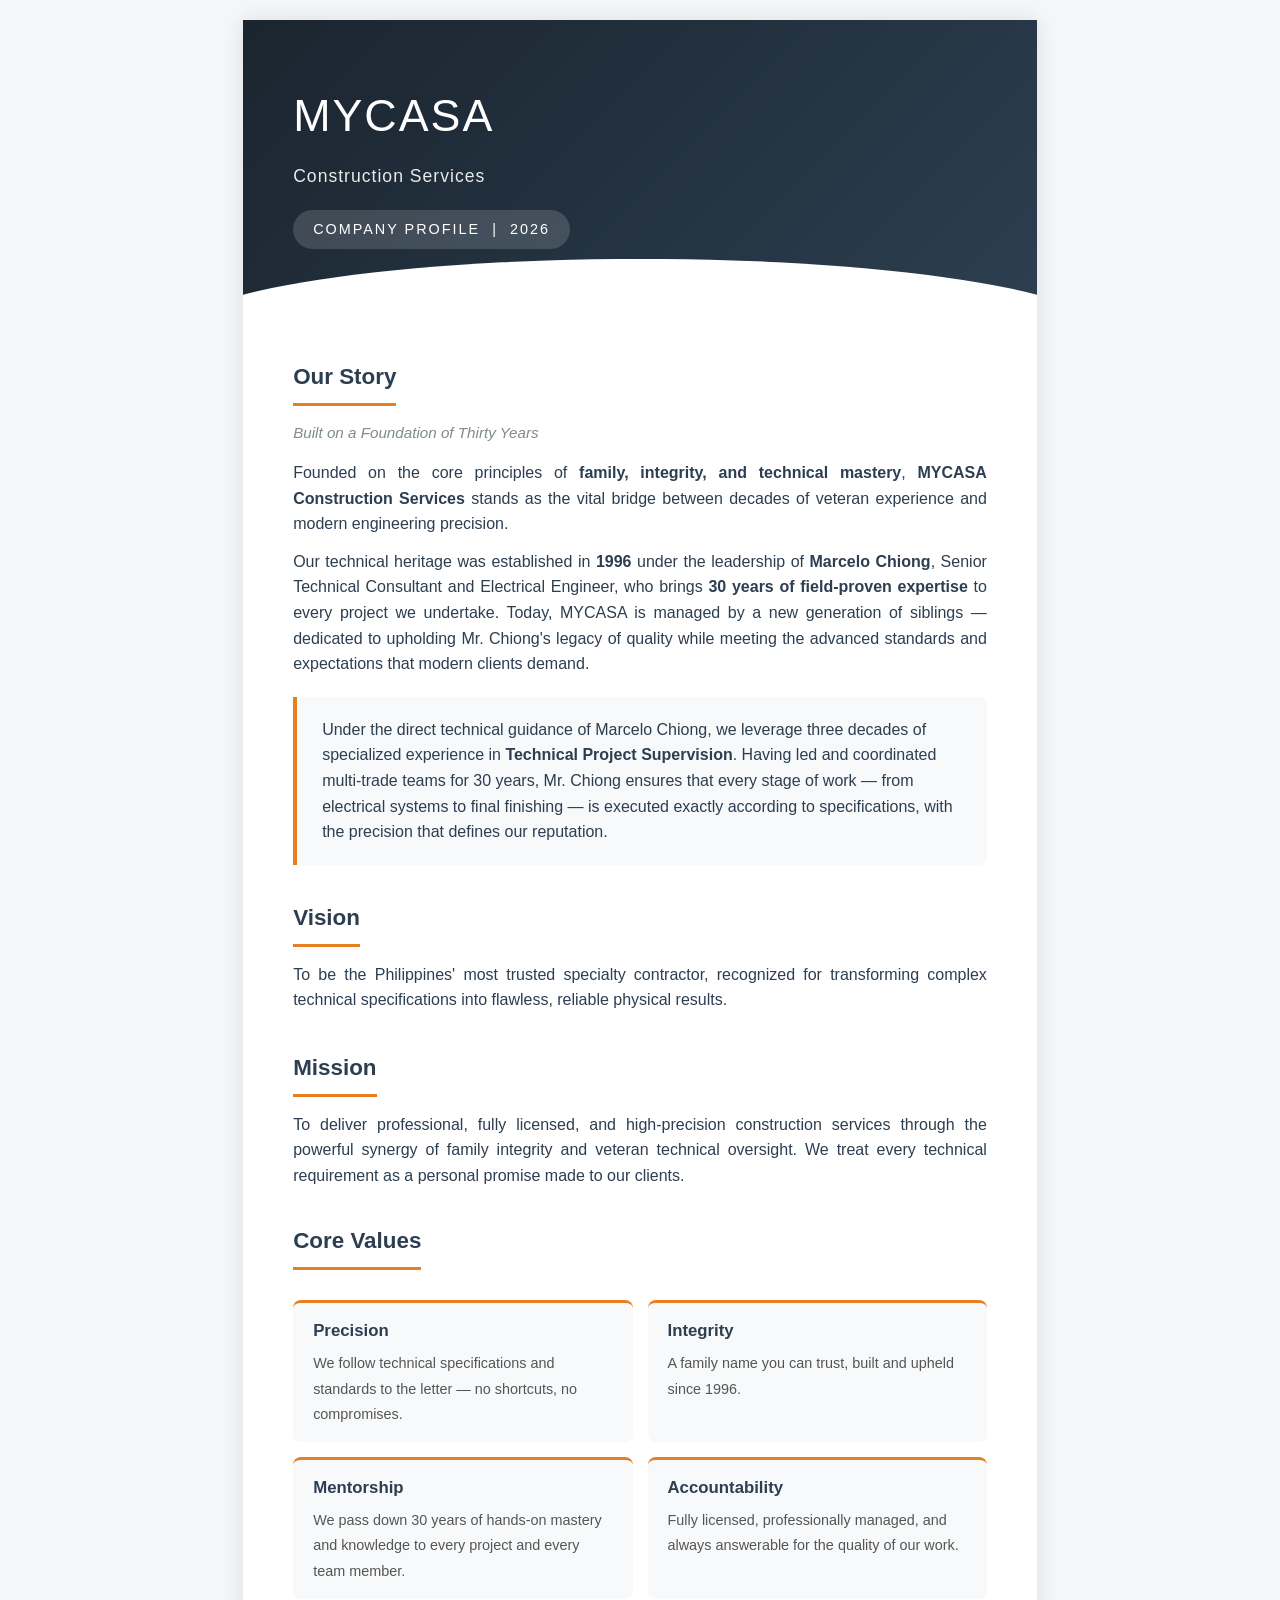
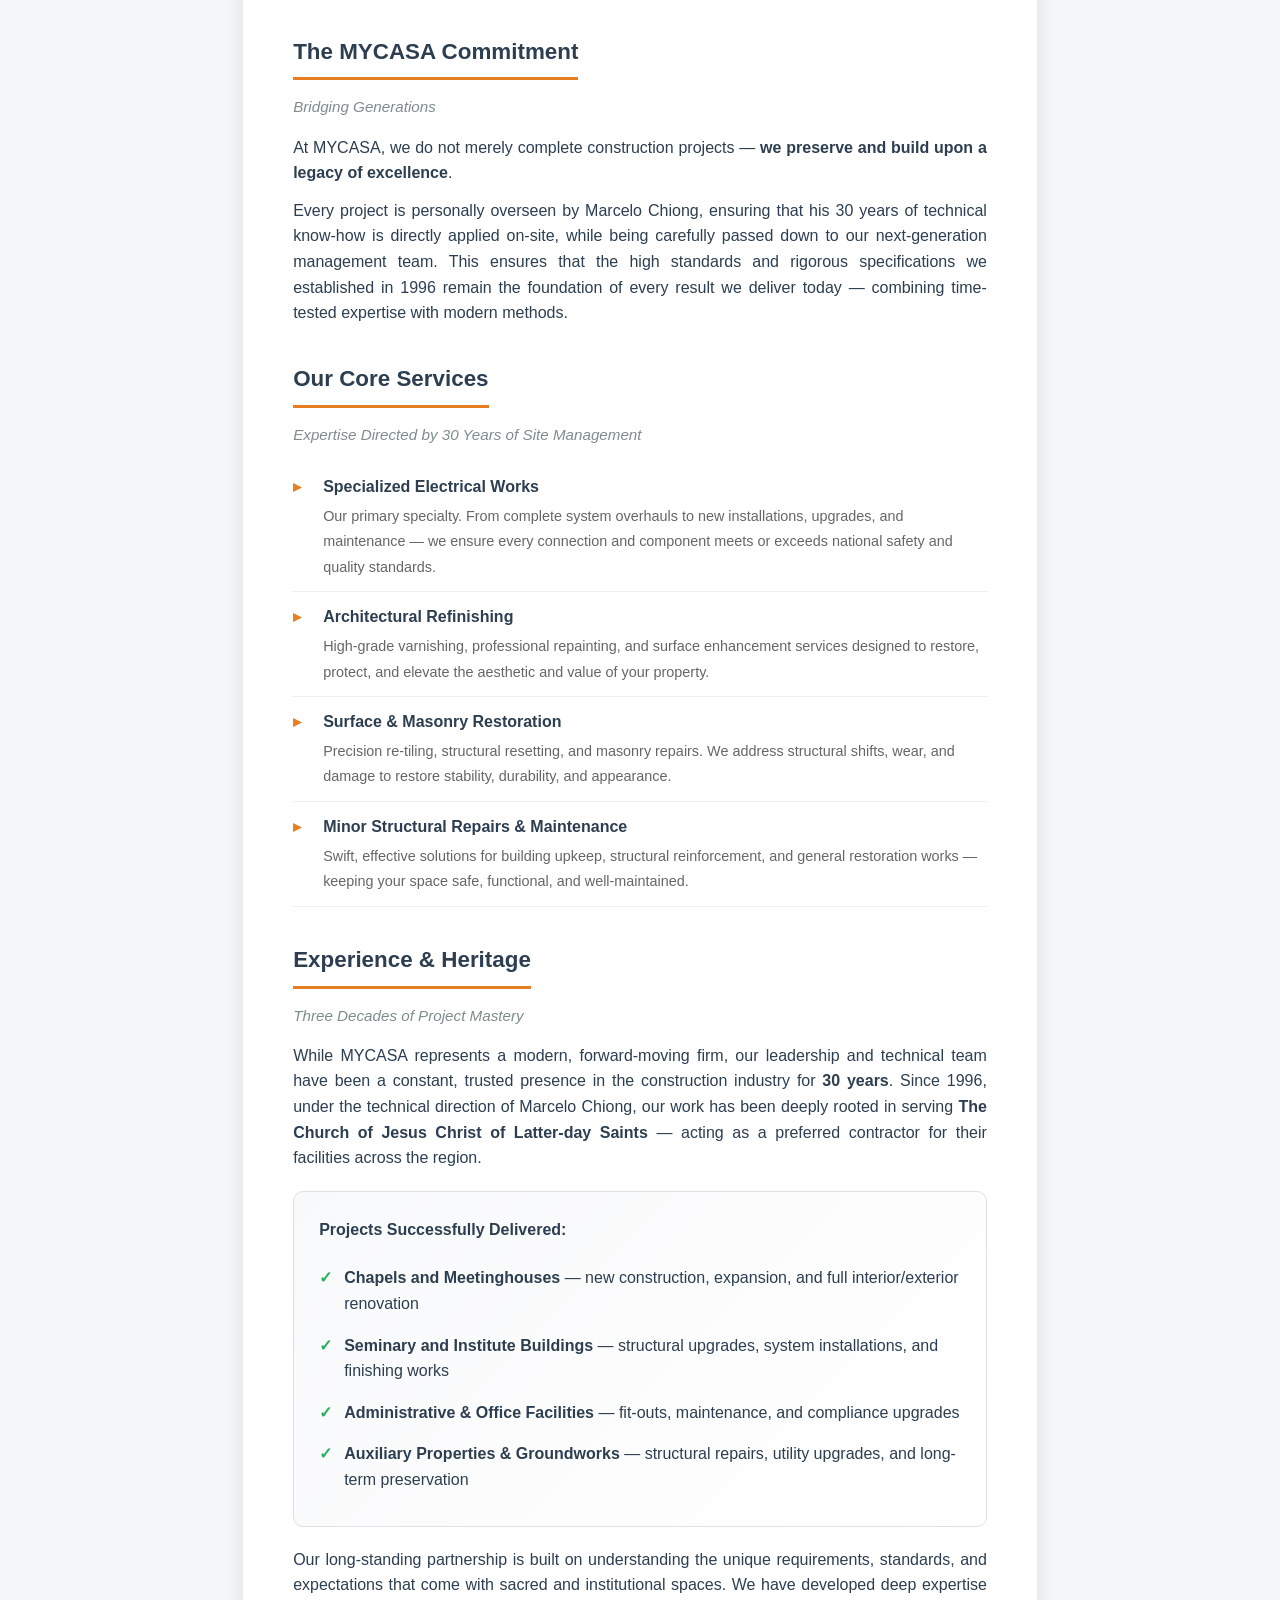
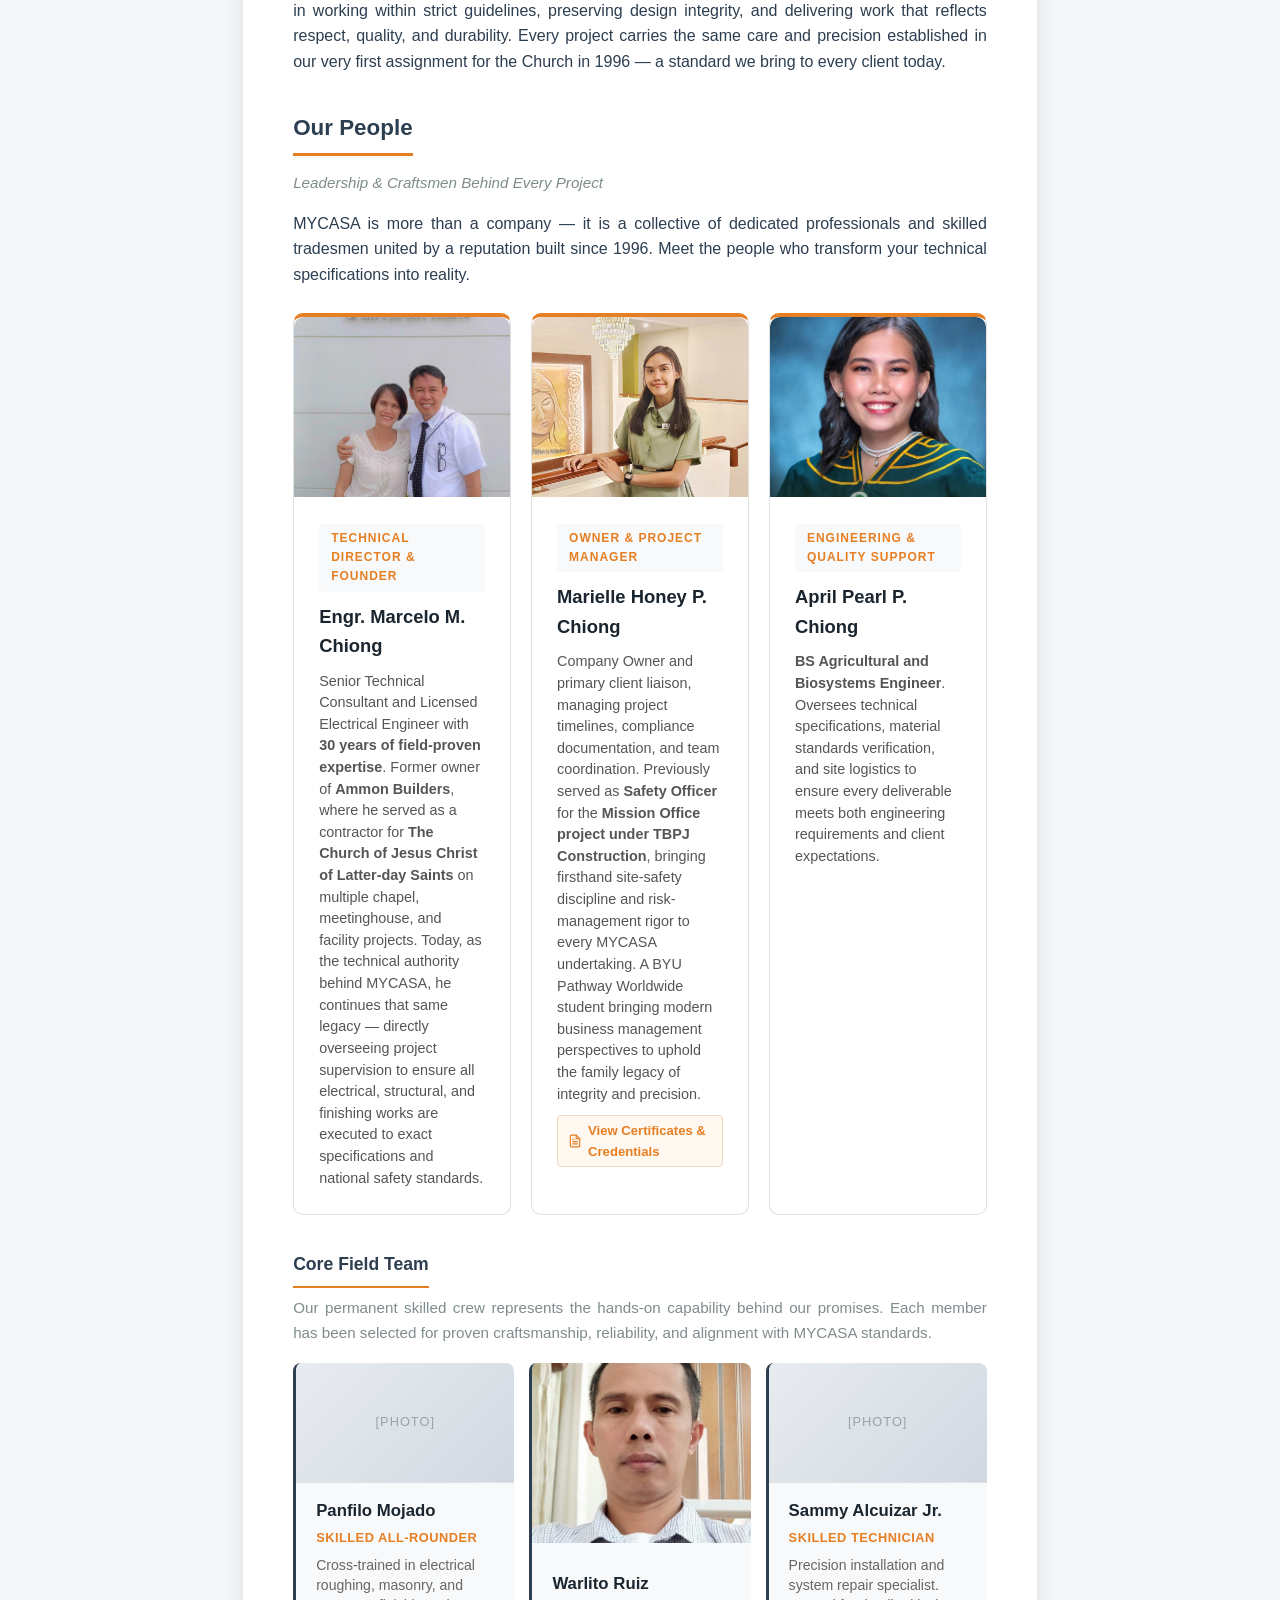
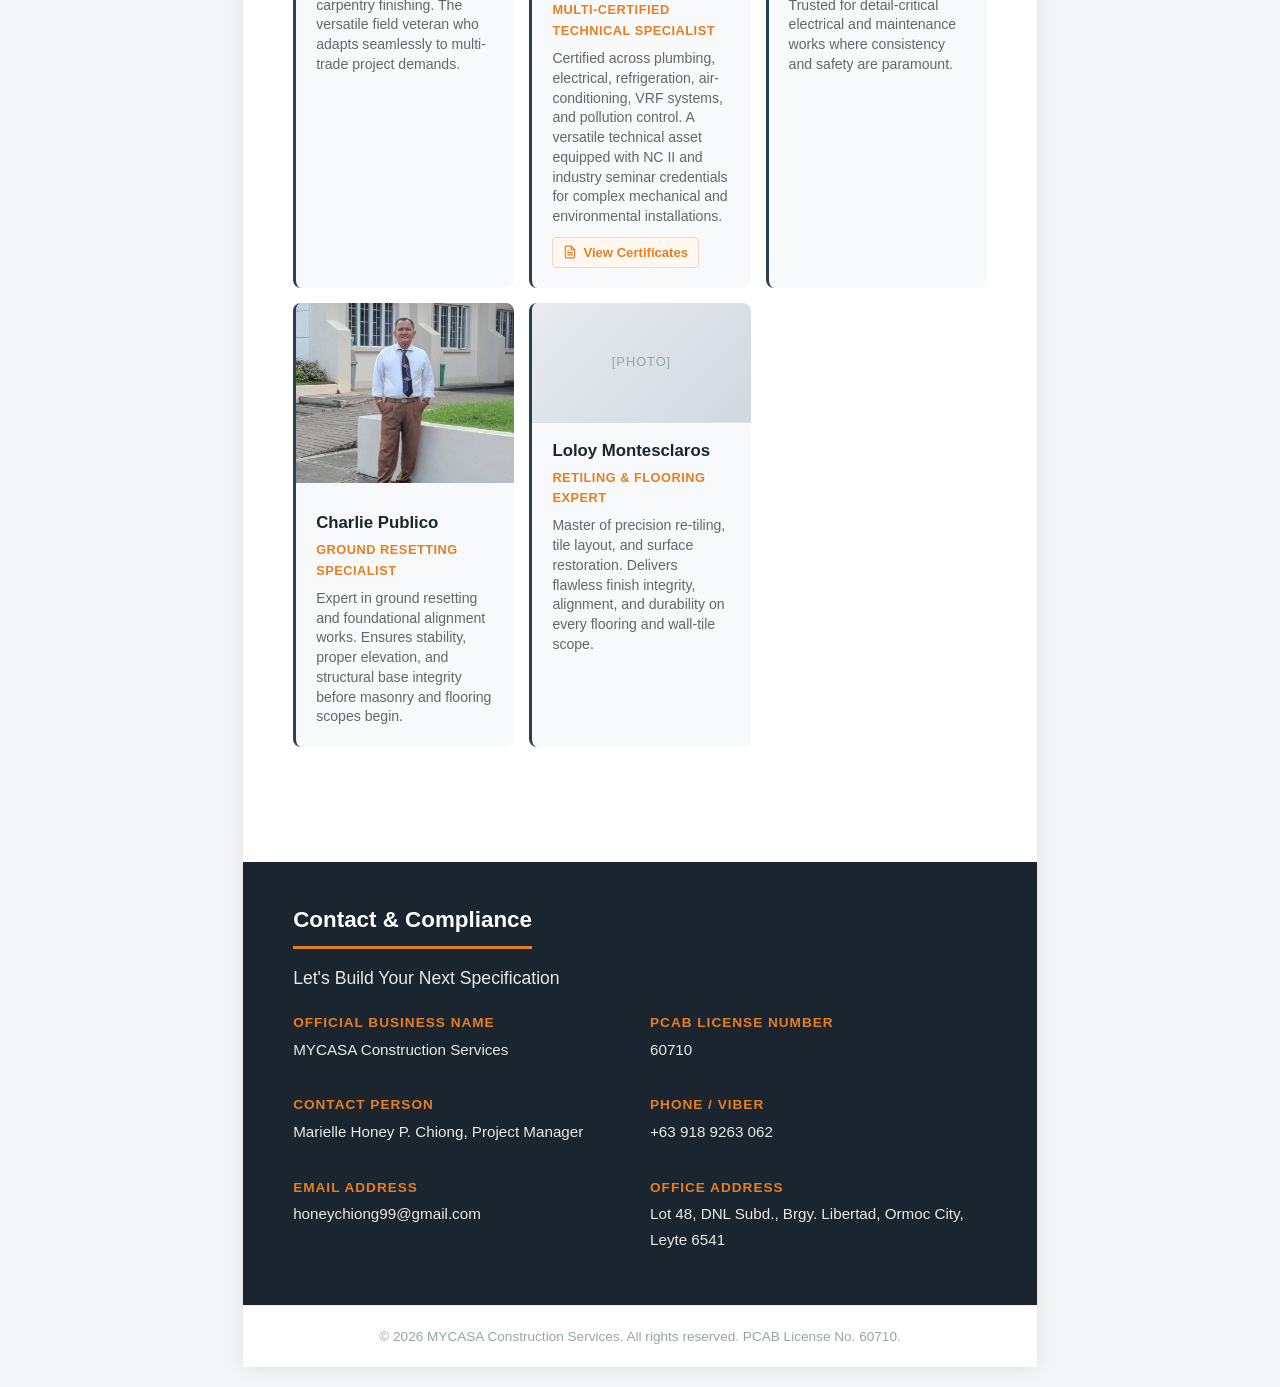
==== commit 29c8e679: "fixed minor issues" ====
--- a/company-profile.html
+++ b/company-profile.html
@@ -309,7 +309,7 @@
 
         .workers-grid {
             display: grid;
-            grid-template-columns: repeat(2, 1fr);
+            grid-template-columns: repeat(3, 1fr);
             gap: 15px;
             margin-top: 15px;
         }
@@ -721,7 +721,6 @@
                                 maintenance works where consistency and safety are paramount.</p>
                         </div>
                         <div class="worker-item">
-                            <div class="worker-img-placeholder">[Photo]</div>
                             <img src="images/charlie_img.jpg" alt="Name" style="width:100%; height:180px; object-fit:cover; border-radius:10px 10px 0 0; 
                             margin:0 -25px 20px; width:calc(100% + 50px);">
                             <strong>Charlie Publico</strong>
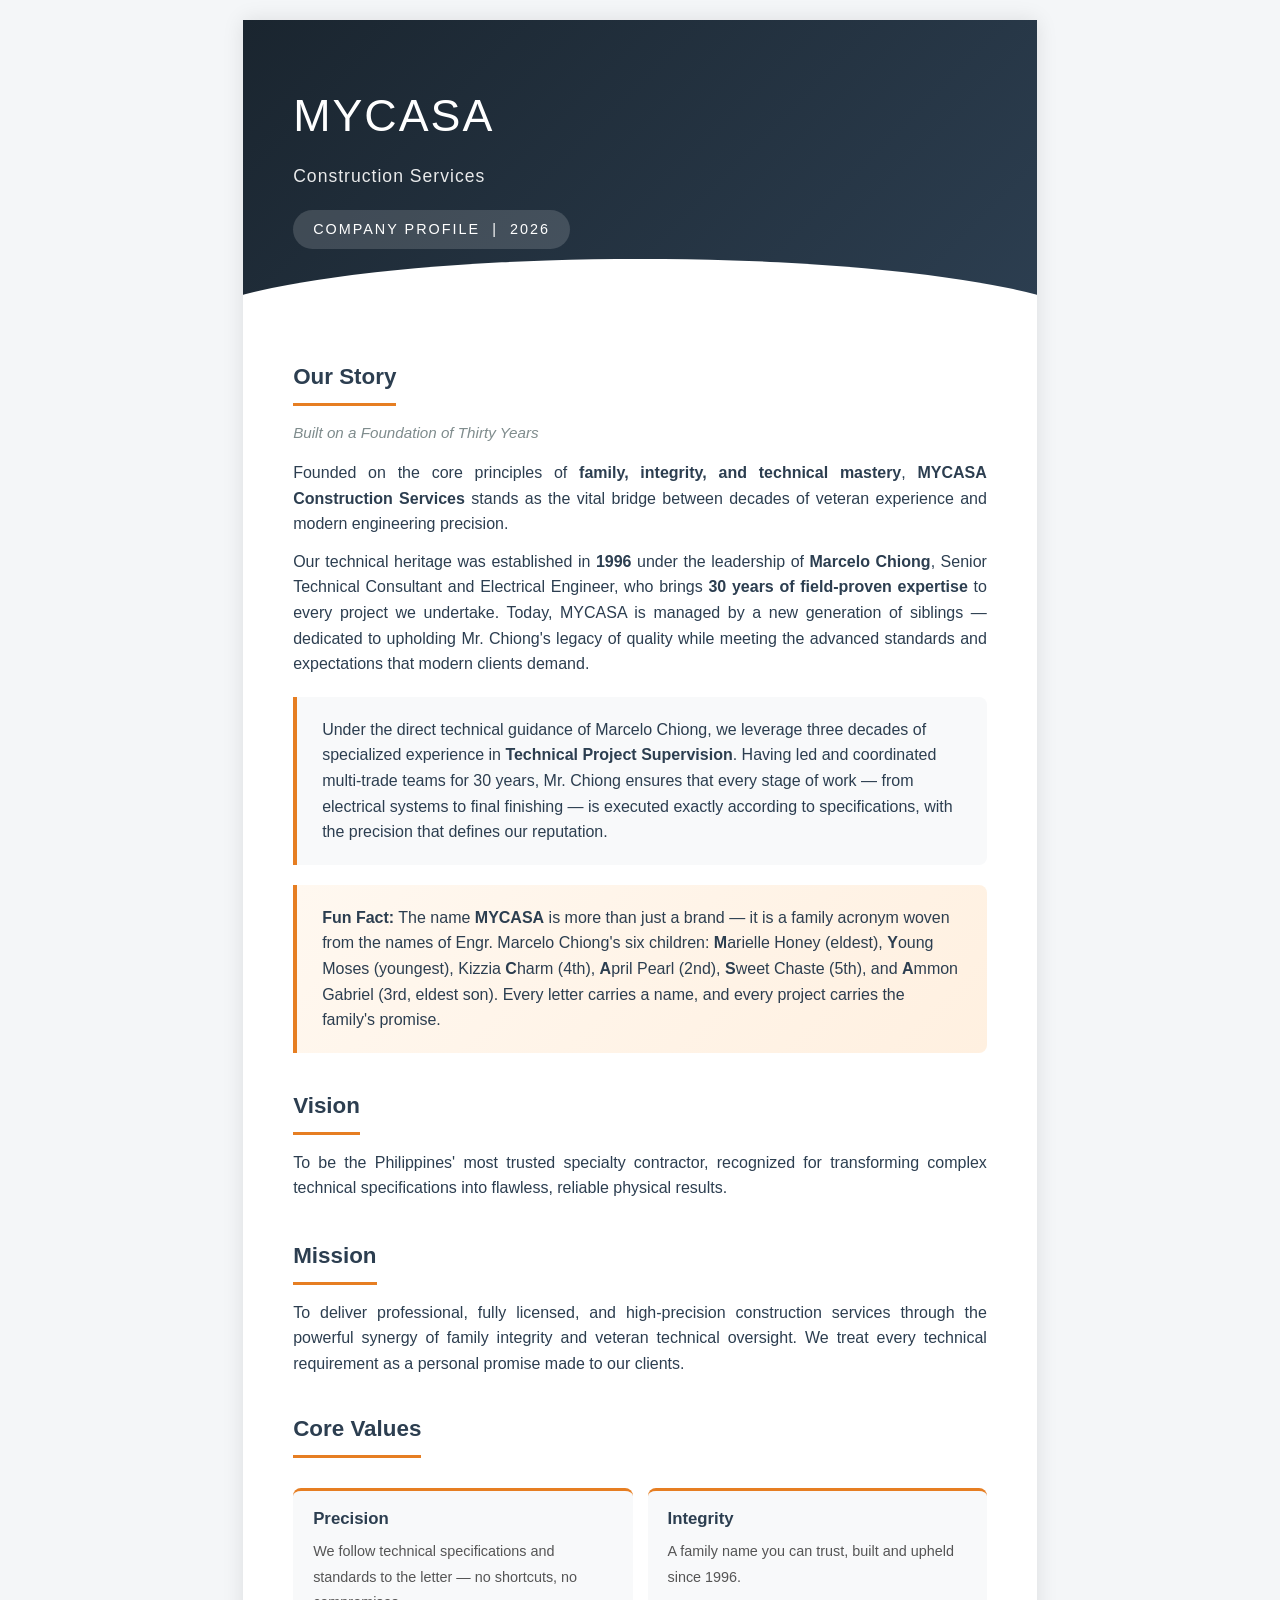
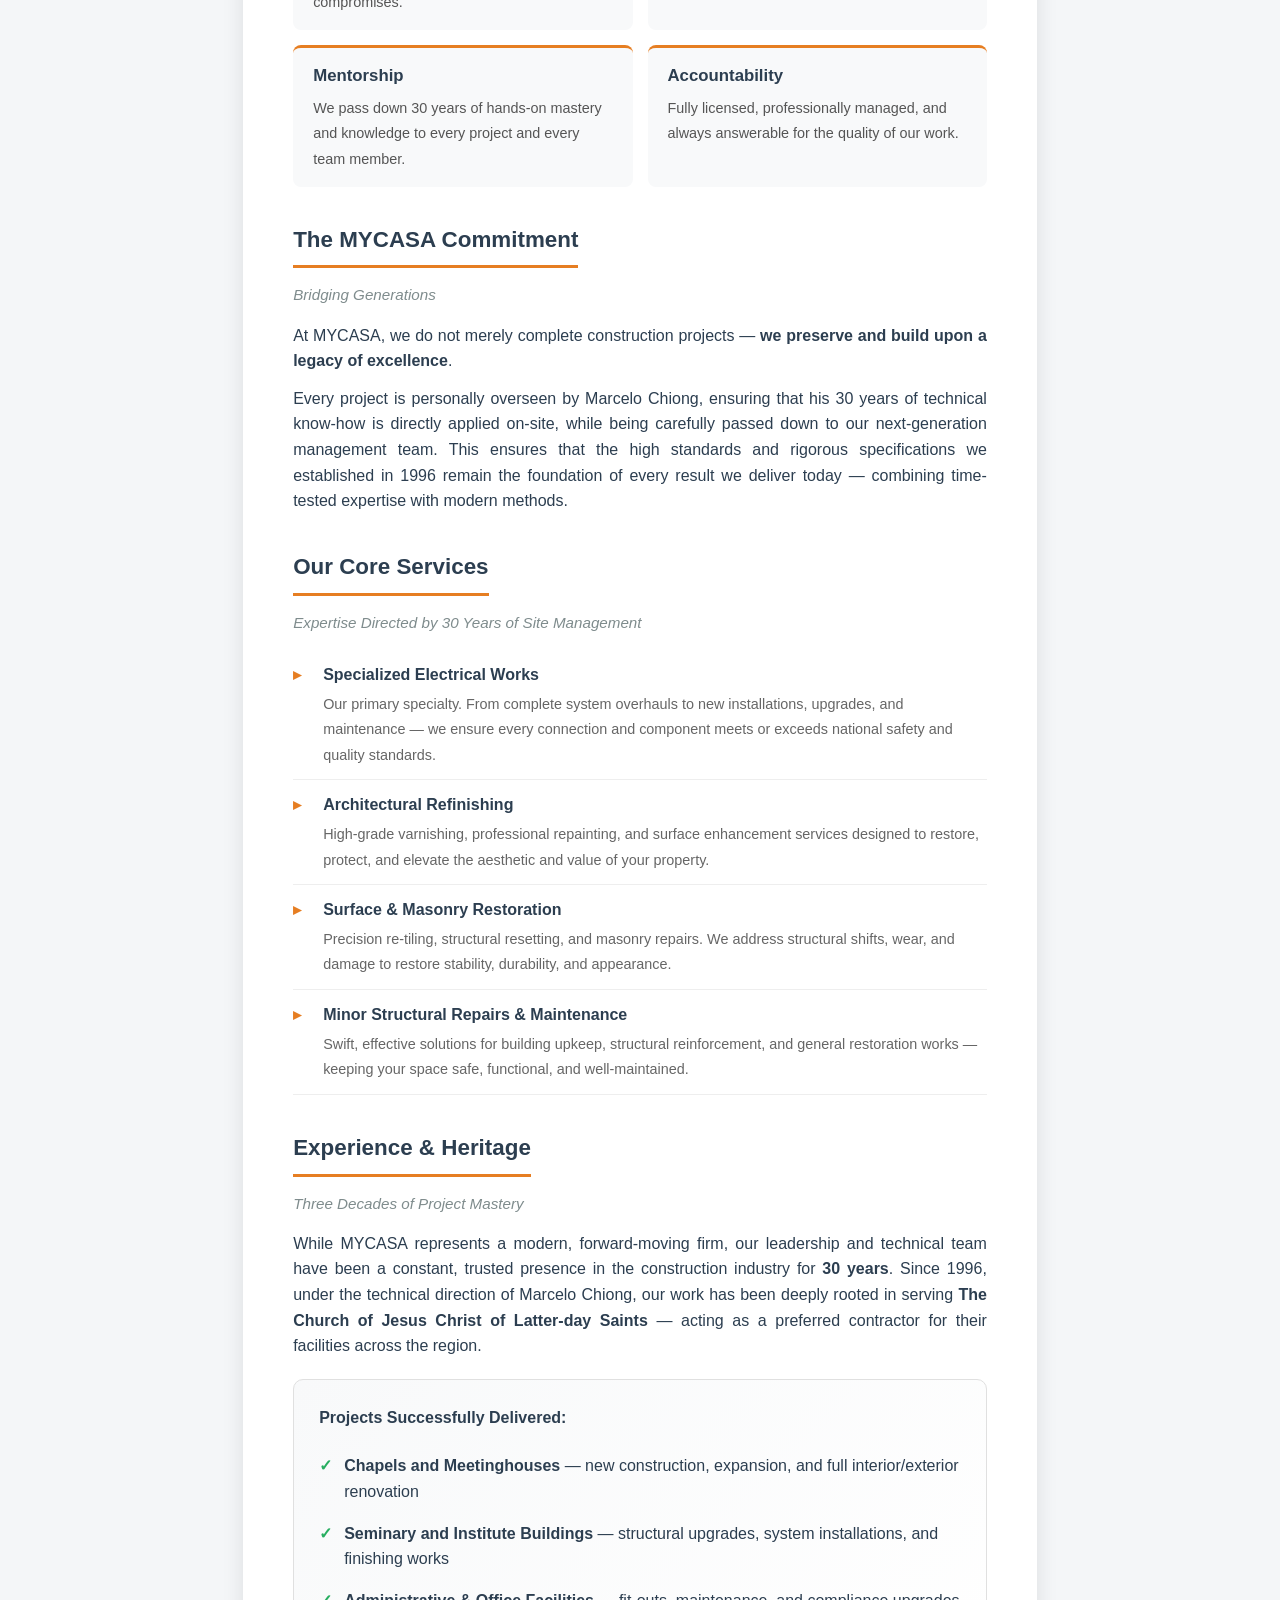
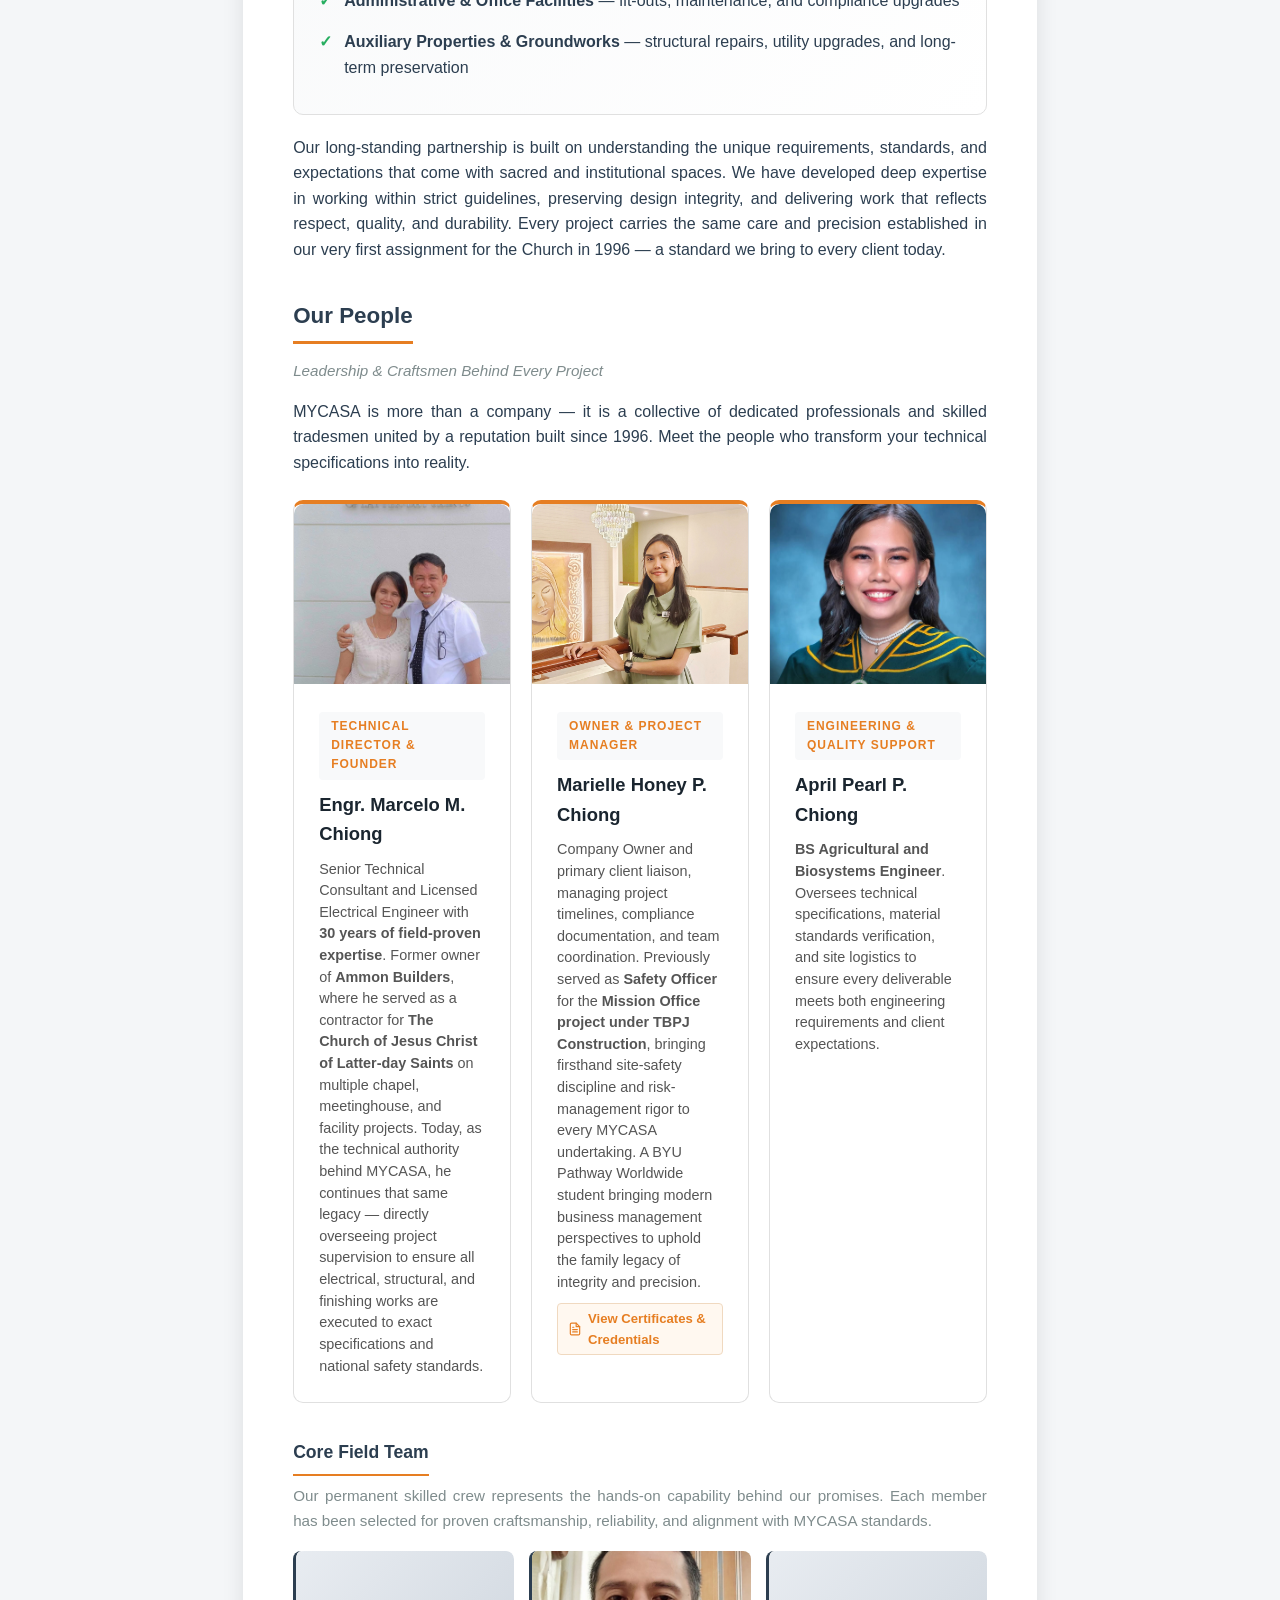
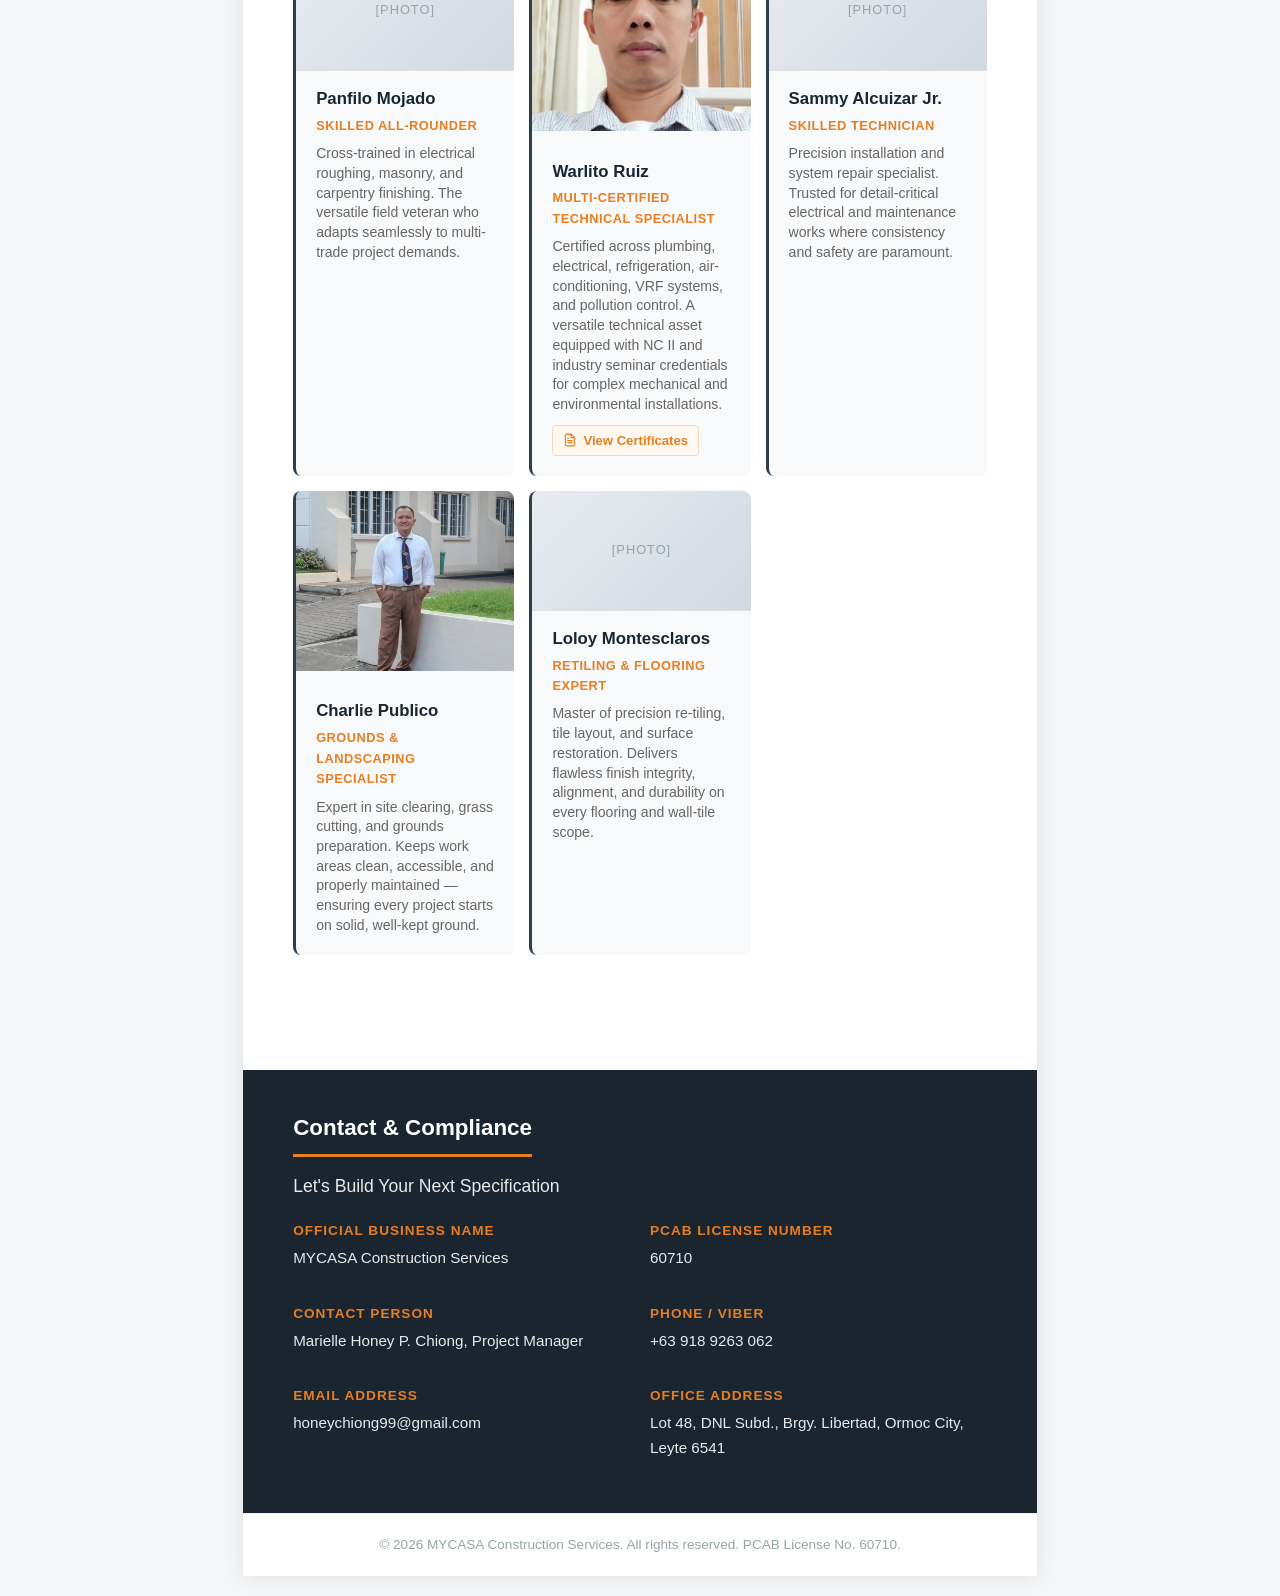
==== commit 1f9dcaf4: "added highlight box and updated Charlie Publico's role description" ====
--- a/company-profile.html
+++ b/company-profile.html
@@ -436,6 +436,7 @@
     </style>
     <base target="_blank">
     <base target="_blank">
+    <base target="_blank">
 </head>
 
 <body>
@@ -472,6 +473,17 @@
                     teams for 30 years, Mr. Chiong ensures that every stage of work — from electrical systems to final
                     finishing — is executed exactly according to specifications, with the precision that defines our
                     reputation.
+                </div>
+                <div class="highlight-box"
+                    style="background: linear-gradient(135deg, #fff8f0 0%, #fff0e0 100%); border-left-color: #e67e22;">
+                    <p style="margin-bottom: 0; text-align: left;"><strong>Fun Fact:</strong> The name
+                        <strong>MYCASA</strong> is more than just a brand — it is a family acronym woven from the names
+                        of Engr. Marcelo Chiong's six children: <strong>M</strong>arielle Honey (eldest),
+                        <strong>Y</strong>oung Moses (youngest), Kizzia <strong>C</strong>h<span
+                            style="text-transform: lowercase;">arm</span> (4th), <strong>A</strong>pril Pearl
+                        (2nd), <strong>S</strong>weet Chaste (5th), and <strong>A</strong>mmon Gabriel (3rd, eldest
+                        son). Every letter carries a name, and every project carries the family's promise.
+                    </p>
                 </div>
             </div>
 
@@ -724,10 +736,10 @@
                             <img src="images/charlie_img.jpg" alt="Name" style="width:100%; height:180px; object-fit:cover; border-radius:10px 10px 0 0; 
                             margin:0 -25px 20px; width:calc(100% + 50px);">
                             <strong>Charlie Publico</strong>
-                            <span class="worker-trade">Ground Resetting Specialist</span>
-                            <p>Expert in ground resetting and foundational alignment works. Ensures stability, proper
-                                elevation, and
-                                structural base integrity before masonry and flooring scopes begin.</p>
+                            <span class="worker-trade">Grounds & Landscaping Specialist</span>
+                            <p>Expert in site clearing, grass cutting, and grounds preparation. Keeps work areas clean,
+                                accessible, and properly maintained — ensuring every project starts on solid, well-kept
+                                ground.</p>
                         </div>
                         <div class="worker-item">
                             <div class="worker-img-placeholder">[Photo]</div>
